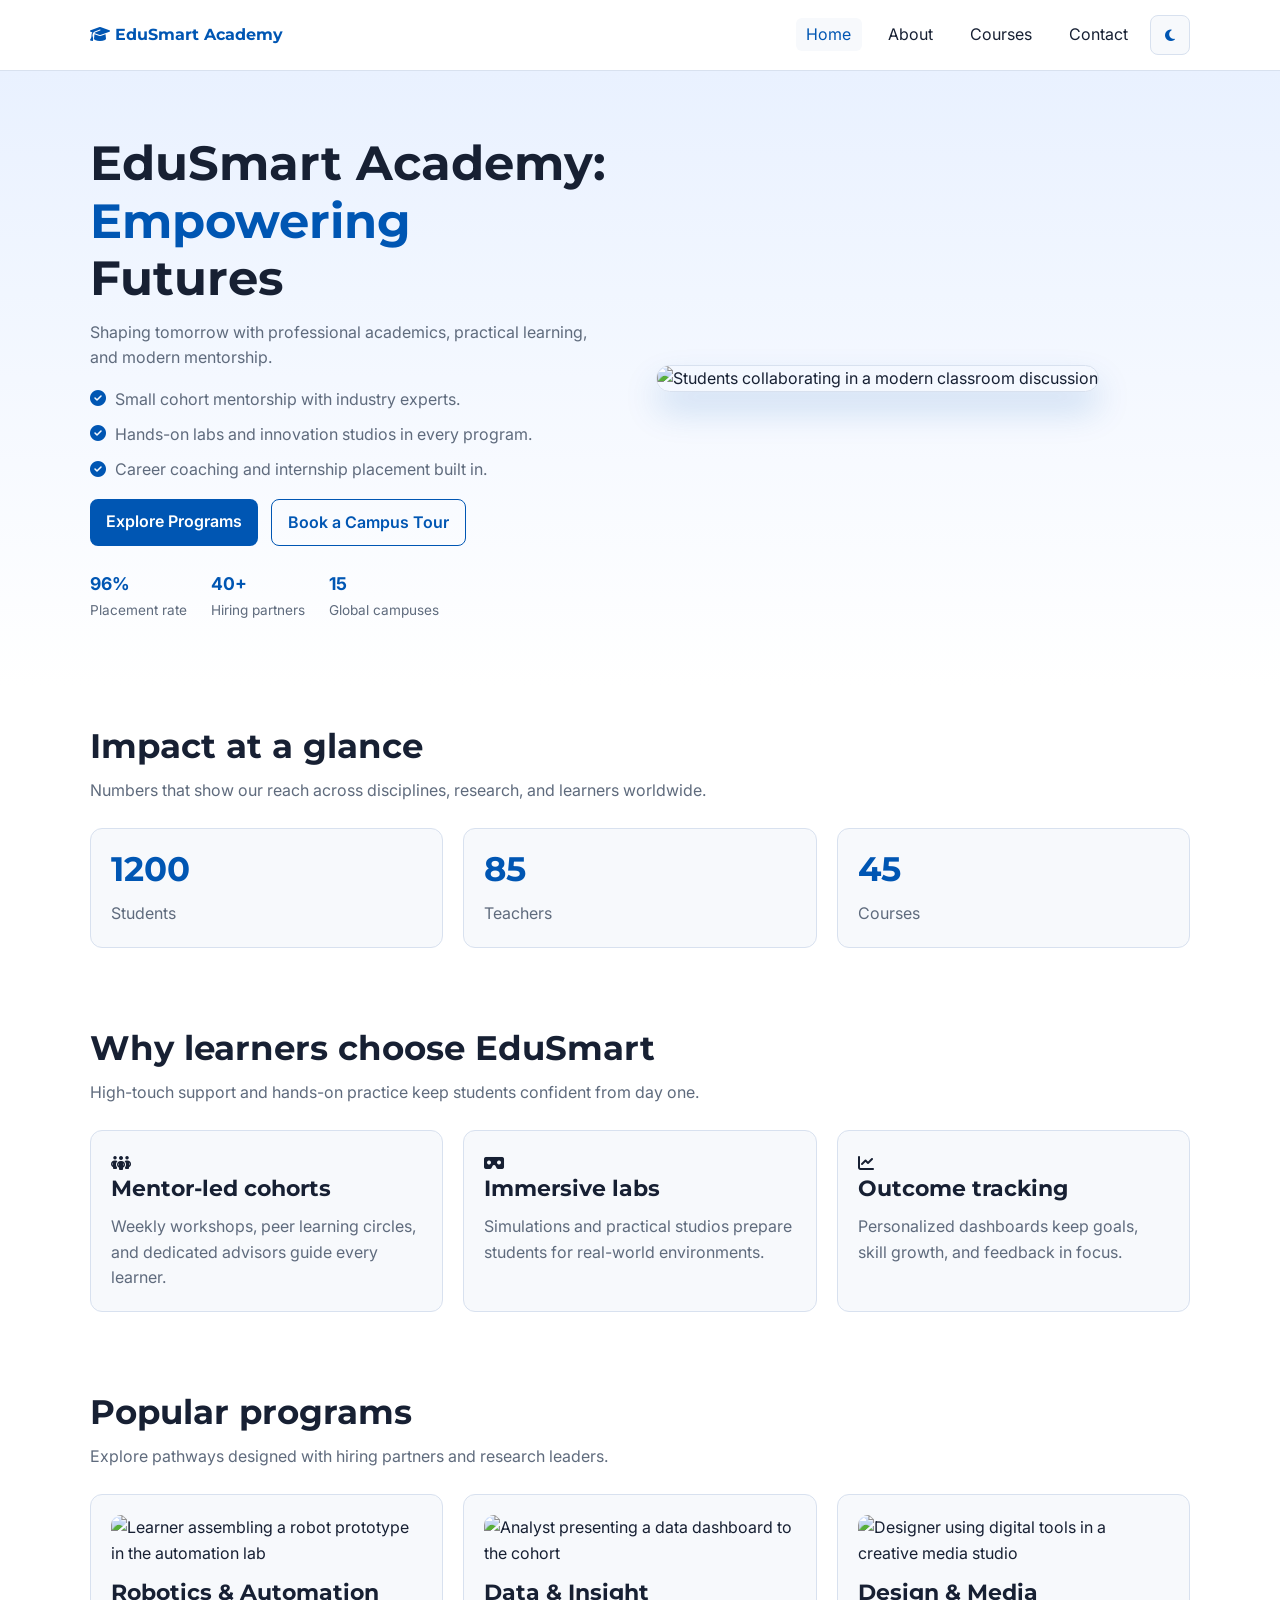
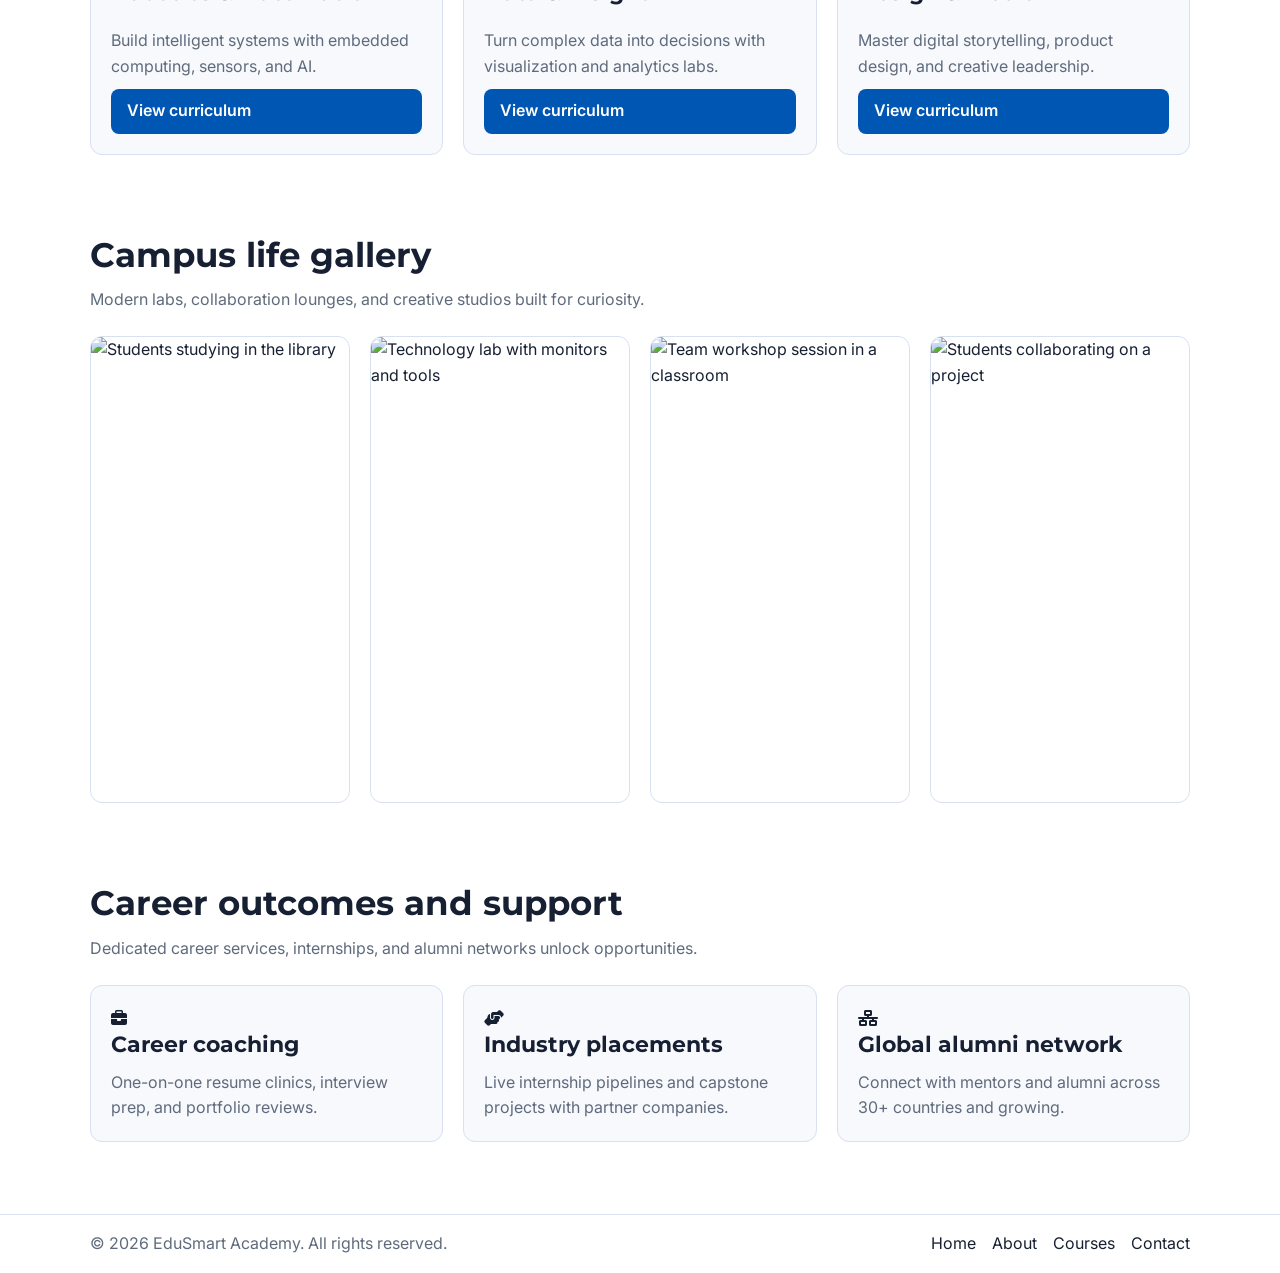
==== index.html @ cd8617bd "feat: improve responsive media, seo metadata, and accessibility polish Agent-Logs-Url: https://githu" ====
<!DOCTYPE html>
<html lang="en">
<head>
  <meta charset="UTF-8" />
  <meta name="viewport" content="width=device-width, initial-scale=1.0" />
  <meta name="description" content="EduSmart Academy offers career-focused programs, expert mentorship, modern labs, and global learning opportunities for future-ready students." />
  <meta property="og:type" content="website" />
  <meta property="og:title" content="EduSmart Academy | Home" />
  <meta property="og:description" content="EduSmart Academy offers career-focused programs, expert mentorship, modern labs, and global learning opportunities for future-ready students." />
  <meta property="og:image" content="https://images.unsplash.com/photo-1523580846011-d3a5bc25702b?auto=format&fit=crop&w=1200&q=80" />
  <meta name="twitter:card" content="summary_large_image" />
  <meta name="twitter:title" content="EduSmart Academy | Home" />
  <meta name="twitter:description" content="EduSmart Academy offers career-focused programs, expert mentorship, modern labs, and global learning opportunities for future-ready students." />
  <meta name="twitter:image" content="https://images.unsplash.com/photo-1523580846011-d3a5bc25702b?auto=format&fit=crop&w=1200&q=80" />
  <title>EduSmart Academy | Home</title>
  <link rel="icon" href="favicon.ico" sizes="any" />
  <link rel="icon" type="image/png" href="favicon-32x32.png" />
  <link rel="preconnect" href="https://fonts.googleapis.com" />
  <link rel="preconnect" href="https://fonts.gstatic.com" crossorigin />
  <link href="https://fonts.googleapis.com/css2?family=Inter:wght@400;500;700&family=Montserrat:wght@600;700&display=swap" rel="stylesheet" />
  <link rel="stylesheet" href="https://cdnjs.cloudflare.com/ajax/libs/font-awesome/6.5.2/css/all.min.css" integrity="sha512-SnH5WK+bZxgPHs44uWIX+LLJAJ9/2PkPKZ5QiAj6Ta86w+fsb2TkR4j8R2vRykW5qf2Y0R8+XK5Q5e0siJY7NQ==" crossorigin="anonymous" referrerpolicy="no-referrer" />
  <link rel="stylesheet" href="style.css" />
  <script>
    (() => {
      try {
        if (localStorage.getItem("edusmart-theme") === "dark") {
          document.documentElement.classList.add("dark-mode");
        }
      } catch {}
    })();
  </script>
</head>
<body>
  <a class="skip-link" href="#main-content">Skip to content</a>
  <header class="site-header">
    <div class="container flex items-center justify-between">
      <a class="brand" href="index.html"><i class="fa-solid fa-graduation-cap"></i> EduSmart Academy</a>
      <button id="menu-toggle" class="menu-toggle" type="button" aria-label="Open navigation menu" aria-controls="site-nav" aria-expanded="false">
        <i class="fa-solid fa-bars" aria-hidden="true"></i>
      </button>
      <nav id="site-nav" class="site-nav" aria-label="Primary">
        <ul class="nav-links flex items-center">
          <li><a href="index.html">Home</a></li>
          <li><a href="about.html">About</a></li>
          <li><a href="courses.html">Courses</a></li>
          <li><a href="contact.html">Contact</a></li>
        </ul>
      </nav>
      <button id="theme-toggle" class="theme-toggle" type="button" aria-label="Toggle theme">
        <i class="fa-solid fa-moon"></i>
      </button>
    </div>
  </header>

  <main id="main-content">
    <section class="hero">
      <div class="container hero-grid">
        <div class="hero-content">
          <h1>EduSmart Academy: <span id="typing-text">Empowering</span> Futures</h1>
          <p>Shaping tomorrow with professional academics, practical learning, and modern mentorship.</p>
          <ul class="hero-list">
            <li><i class="fa-solid fa-circle-check"></i> Small cohort mentorship with industry experts.</li>
            <li><i class="fa-solid fa-circle-check"></i> Hands-on labs and innovation studios in every program.</li>
            <li><i class="fa-solid fa-circle-check"></i> Career coaching and internship placement built in.</li>
          </ul>
          <div class="hero-actions">
            <a class="btn-primary" href="courses.html">Explore Programs</a>
            <a class="btn-outline" href="contact.html">Book a Campus Tour</a>
          </div>
          <div class="hero-metrics">
            <div class="hero-metric">
              <strong>96%</strong>
              <span>Placement rate</span>
            </div>
            <div class="hero-metric">
              <strong>40+</strong>
              <span>Hiring partners</span>
            </div>
            <div class="hero-metric">
              <strong>15</strong>
              <span>Global campuses</span>
            </div>
          </div>
        </div>
        <div class="hero-image">
          <img src="https://images.unsplash.com/photo-1523580846011-d3a5bc25702b?auto=format&fit=crop&w=900&q=80" alt="Students collaborating in a modern classroom discussion" width="900" height="600" loading="eager" decoding="async" />
        </div>
      </div>
    </section>

    <section class="stats container">
      <div class="section-header">
        <h2>Impact at a glance</h2>
        <p>Numbers that show our reach across disciplines, research, and learners worldwide.</p>
      </div>
      <div class="grid grid-3">
        <article class="card stat-card">
          <h2 class="counter" data-target="1200">0</h2>
          <p>Students</p>
        </article>
        <article class="card stat-card">
          <h2 class="counter" data-target="85">0</h2>
          <p>Teachers</p>
        </article>
        <article class="card stat-card">
          <h2 class="counter" data-target="45">0</h2>
          <p>Courses</p>
        </article>
      </div>
    </section>

    <section class="section-space">
      <div class="container">
        <div class="section-header">
          <h2>Why learners choose EduSmart</h2>
          <p>High-touch support and hands-on practice keep students confident from day one.</p>
        </div>
        <div class="grid grid-3">
          <article class="card">
            <i class="fa-solid fa-people-group"></i>
            <h3>Mentor-led cohorts</h3>
            <p>Weekly workshops, peer learning circles, and dedicated advisors guide every learner.</p>
          </article>
          <article class="card">
            <i class="fa-solid fa-vr-cardboard"></i>
            <h3>Immersive labs</h3>
            <p>Simulations and practical studios prepare students for real-world environments.</p>
          </article>
          <article class="card">
            <i class="fa-solid fa-chart-line"></i>
            <h3>Outcome tracking</h3>
            <p>Personalized dashboards keep goals, skill growth, and feedback in focus.</p>
          </article>
        </div>
      </div>
    </section>

    <section class="section-space">
      <div class="container">
        <div class="section-header">
          <h2>Popular programs</h2>
          <p>Explore pathways designed with hiring partners and research leaders.</p>
        </div>
        <div class="grid grid-3">
          <article class="card media-card">
            <img src="https://images.unsplash.com/photo-1485827404703-89b55fcc595e?auto=format&fit=crop&w=800&q=80" alt="Learner assembling a robot prototype in the automation lab" width="800" height="533" loading="lazy" decoding="async" />
            <div class="media-card-body">
              <h3>Robotics &amp; Automation</h3>
              <p>Build intelligent systems with embedded computing, sensors, and AI.</p>
              <a class="btn-primary" href="courses.html">View curriculum</a>
            </div>
          </article>
          <article class="card media-card">
            <img src="https://images.unsplash.com/photo-1553877522-43269d4ea984?auto=format&fit=crop&w=800&q=80" alt="Analyst presenting a data dashboard to the cohort" width="800" height="533" loading="lazy" decoding="async" />
            <div class="media-card-body">
              <h3>Data &amp; Insight</h3>
              <p>Turn complex data into decisions with visualization and analytics labs.</p>
              <a class="btn-primary" href="courses.html">View curriculum</a>
            </div>
          </article>
          <article class="card media-card">
            <img src="https://images.unsplash.com/photo-1487412720507-e7ab37603c6f?auto=format&fit=crop&w=800&q=80" alt="Designer using digital tools in a creative media studio" width="800" height="533" loading="lazy" decoding="async" />
            <div class="media-card-body">
              <h3>Design &amp; Media</h3>
              <p>Master digital storytelling, product design, and creative leadership.</p>
              <a class="btn-primary" href="courses.html">View curriculum</a>
            </div>
          </article>
        </div>
      </div>
    </section>

    <section class="section-space">
      <div class="container">
        <div class="section-header">
          <h2>Campus life gallery</h2>
          <p>Modern labs, collaboration lounges, and creative studios built for curiosity.</p>
        </div>
        <div class="grid grid-4 gallery-grid">
          <img src="https://images.unsplash.com/photo-1524995997946-a1c2e315a42f?auto=format&fit=crop&w=700&q=80" alt="Students studying in the library" width="700" height="467" loading="lazy" decoding="async" />
          <img src="https://images.unsplash.com/photo-1461749280684-dccba630e2f6?auto=format&fit=crop&w=700&q=80" alt="Technology lab with monitors and tools" width="700" height="467" loading="lazy" decoding="async" />
          <img src="https://images.unsplash.com/photo-1522202176988-66273c2fd55f?auto=format&fit=crop&w=700&q=80" alt="Team workshop session in a classroom" width="700" height="467" loading="lazy" decoding="async" />
          <img src="https://images.unsplash.com/photo-1503676260728-1c00da094a0b?auto=format&fit=crop&w=700&q=80" alt="Students collaborating on a project" width="700" height="467" loading="lazy" decoding="async" />
        </div>
      </div>
    </section>

    <section class="section-space">
      <div class="container">
        <div class="section-header">
          <h2>Career outcomes and support</h2>
          <p>Dedicated career services, internships, and alumni networks unlock opportunities.</p>
        </div>
        <div class="grid grid-3">
          <article class="card">
            <i class="fa-solid fa-briefcase"></i>
            <h3>Career coaching</h3>
            <p>One-on-one resume clinics, interview prep, and portfolio reviews.</p>
          </article>
          <article class="card">
            <i class="fa-solid fa-handshake-angle"></i>
            <h3>Industry placements</h3>
            <p>Live internship pipelines and capstone projects with partner companies.</p>
          </article>
          <article class="card">
            <i class="fa-solid fa-network-wired"></i>
            <h3>Global alumni network</h3>
            <p>Connect with mentors and alumni across 30+ countries and growing.</p>
          </article>
        </div>
      </div>
    </section>
  </main>

  <footer class="site-footer">
    <div class="container flex items-center justify-between">
      <p>&copy; 2026 EduSmart Academy. All rights reserved.</p>
      <div class="footer-links flex items-center">
        <a href="index.html">Home</a>
        <a href="about.html">About</a>
        <a href="courses.html">Courses</a>
        <a href="contact.html">Contact</a>
      </div>
    </div>
  </footer>

  <script src="main.js"></script>
</body>
</html>
---- style.css ----
:root {
  --primary: #0056b3;
  --primary-dark: #003f85;
  --bg: #ffffff;
  --surface: #f7f9fc;
  --text: #172033;
  --muted: #5f6b7d;
  --border: #d8e1ef;
  --transition: 0.3s ease;
  --hero-image-ratio: 3 / 2;
  --card-image-ratio: 4 / 3;
  --gallery-image-ratio: 4 / 3;
}

* {
  box-sizing: border-box;
  margin: 0;
  padding: 0;
}

body {
  font-family: "Inter", sans-serif;
  line-height: 1.6;
  color: var(--text);
  background: var(--bg);
  animation: fadeIn 0.55s ease;
}

h1,
h2,
h3 {
  font-family: "Montserrat", sans-serif;
  line-height: 1.2;
  margin-bottom: 0.75rem;
}

h1 {
  font-size: clamp(1.9rem, 4vw, 3rem);
}

h2 {
  font-size: clamp(1.45rem, 2.8vw, 2.1rem);
}

h3 {
  font-size: clamp(1.1rem, 2.1vw, 1.35rem);
}

p {
  color: var(--muted);
}

a {
  text-decoration: none;
  color: inherit;
}

.container {
  width: min(1100px, 92%);
  margin-inline: auto;
}

.grid {
  display: grid;
  gap: 1.25rem;
}

.grid-3 {
  grid-template-columns: repeat(3, minmax(0, 1fr));
}

.grid-2 {
  grid-template-columns: repeat(2, minmax(0, 1fr));
}

.grid-4 {
  grid-template-columns: repeat(4, minmax(0, 1fr));
}

.grid-12 {
  grid-template-columns: repeat(12, minmax(0, 1fr));
}

.flex {
  display: flex;
}

.items-center {
  align-items: center;
}

.justify-between {
  justify-content: space-between;
}

.section-space {
  padding: 2.5rem 0;
}

.section-space-sm {
  padding-top: 1.25rem;
}

.site-header {
  position: sticky;
  top: 0;
  z-index: 20;
  background: var(--bg);
  border-bottom: 1px solid var(--border);
}

.site-header .container {
  min-height: 70px;
  position: relative;
  gap: 0.75rem;
}

.brand {
  font-family: "Montserrat", sans-serif;
  font-weight: 700;
  color: var(--primary);
}

.site-nav {
  margin-left: auto;
}

.nav-links {
  list-style: none;
  gap: 1rem;
}

.nav-links a {
  padding: 0.4rem 0.65rem;
  border-radius: 6px;
  transition: background var(--transition), color var(--transition);
}

.nav-links a.active,
.nav-links a[aria-current="page"] {
  background: var(--surface);
  color: var(--primary);
}

.nav-links a:hover {
  background: var(--surface);
  color: var(--primary);
}

.skip-link {
  position: absolute;
  left: 1rem;
  top: -100%;
  z-index: 1000;
  background: var(--primary);
  color: #fff;
  padding: 0.7rem 0.9rem;
  border-radius: 8px;
  transition: top var(--transition);
}

.skip-link:focus {
  top: 0.75rem;
}

.theme-toggle {
  border: 1px solid var(--border);
  background: var(--surface);
  color: var(--primary);
  border-radius: 8px;
  width: 40px;
  height: 40px;
  cursor: pointer;
}

.menu-toggle {
  display: none;
  border: 1px solid var(--border);
  background: var(--surface);
  color: var(--primary);
  border-radius: 8px;
  width: 40px;
  height: 40px;
  cursor: pointer;
}

.hero {
  background: linear-gradient(180deg, #e9f1ff, #ffffff);
  padding: 4rem 0;
}

.page-hero {
  display: grid;
  gap: 2rem;
  align-items: center;
  padding: 2.5rem 0;
  grid-template-columns: repeat(2, minmax(0, 1fr));
}

.page-hero-content p {
  max-width: 560px;
}

.page-hero-image img {
  width: 100%;
  aspect-ratio: var(--hero-image-ratio);
  object-fit: cover;
  border-radius: 16px;
  border: 1px solid var(--border);
  box-shadow: 0 18px 35px rgba(0, 86, 179, 0.18);
}

.hero-grid {
  display: grid;
  gap: 2rem;
  align-items: center;
  grid-template-columns: repeat(2, minmax(0, 1fr));
}

.hero-content p {
  max-width: 520px;
}

.hero-list {
  list-style: none;
  display: grid;
  gap: 0.6rem;
  margin: 1rem 0;
  color: var(--muted);
}

.hero-list li {
  display: flex;
  gap: 0.55rem;
  align-items: flex-start;
}

.hero-list i {
  color: var(--primary);
  margin-top: 0.2rem;
}

.info-list {
  list-style: none;
  display: grid;
  gap: 0.55rem;
  margin-top: 1rem;
  color: var(--muted);
}

.info-list li {
  display: flex;
  align-items: center;
  gap: 0.55rem;
}

.info-list i {
  color: var(--primary);
}

.hero-actions {
  display: flex;
  gap: 0.8rem;
  flex-wrap: wrap;
  margin-top: 1rem;
}

.hero-metrics {
  display: flex;
  gap: 1.5rem;
  flex-wrap: wrap;
  margin-top: 1.5rem;
}

.hero-metric {
  display: flex;
  flex-direction: column;
  gap: 0.15rem;
}

.hero-metric strong {
  color: var(--primary);
  font-size: 1.1rem;
}

.hero-metric span {
  font-size: 0.85rem;
  color: var(--muted);
}

.hero-image img {
  width: 100%;
  aspect-ratio: var(--hero-image-ratio);
  object-fit: cover;
  border-radius: 16px;
  border: 1px solid var(--border);
  box-shadow: 0 18px 35px rgba(0, 86, 179, 0.18);
}

#typing-text {
  display: inline-block;
  min-width: 11ch;
  color: var(--primary);
  opacity: 1;
  transform: translateY(0);
  transition: opacity 0.25s ease, transform 0.25s ease;
}

#typing-text.is-changing {
  opacity: 0;
  transform: translateY(0.2rem);
}

.card {
  background: var(--surface);
  border: 1px solid var(--border);
  border-radius: 12px;
  padding: 1.25rem;
  transition: transform var(--transition), box-shadow var(--transition);
}

.card:hover {
  transform: translateY(-5px);
  box-shadow: 0 14px 24px rgba(0, 86, 179, 0.16);
}

.badge {
  display: inline-flex;
  align-items: center;
  padding: 0.2rem 0.55rem;
  border-radius: 999px;
  font-size: 0.75rem;
  font-weight: 600;
  background: #e6eefc;
  color: var(--primary);
}

.stats {
  padding: 2.5rem 0;
}

.counter {
  color: var(--primary);
}

.filter-bar {
  display: flex;
  flex-wrap: wrap;
  gap: 0.75rem;
}

.filter-btn,
.btn-primary,
.btn-outline {
  border-radius: 8px;
  padding: 0.6rem 1rem;
  font-weight: 600;
  cursor: pointer;
  transition: transform var(--transition), background-color var(--transition), color var(--transition);
}

.filter-btn,
.btn-primary {
  border: 0;
}

.filter-btn {
  background-color: #e6eefc;
  color: var(--primary);
}

.btn-primary {
  background-color: var(--primary);
  color: #fff;
}

.btn-outline {
  border: 1px solid var(--primary);
  color: var(--primary);
  background-color: transparent;
}

.btn-primary:hover,
.filter-btn:hover,
.btn-outline:hover {
  transform: translateY(-1px);
}

.btn-primary:hover {
  background-color: var(--primary-dark);
}

.btn-outline:hover {
  background-color: var(--primary);
  color: #fff;
}

.course-card {
  transition: transform var(--transition), box-shadow var(--transition);
}

.course-card img {
  width: 100%;
  aspect-ratio: var(--card-image-ratio);
  object-fit: cover;
  border-radius: 10px;
  margin-bottom: 0.9rem;
}

.course-card-body {
  display: grid;
  gap: 0.8rem;
}

.course-card-heading {
  display: flex;
  justify-content: space-between;
  align-items: center;
  gap: 0.75rem;
}

.feature-list {
  list-style: none;
  display: grid;
  gap: 0.55rem;
  color: var(--muted);
}

.feature-list li {
  display: flex;
  gap: 0.55rem;
  align-items: flex-start;
}

.feature-list i {
  color: var(--primary);
  margin-top: 0.2rem;
}

.course-card:hover {
  transform: translateY(-5px);
  box-shadow: 0 14px 24px rgba(0, 86, 179, 0.2);
}

.course-card > i,
.grid-4 i {
  font-size: 1.4rem;
  color: var(--primary);
  margin-bottom: 0.75rem;
}

.section-header {
  margin-bottom: 1.5rem;
}

.section-header p {
  max-width: 640px;
}

.media-card img {
  width: 100%;
  aspect-ratio: var(--card-image-ratio);
  object-fit: cover;
  border-radius: 10px;
  margin-bottom: 0.9rem;
}

.media-card-body {
  display: grid;
  gap: 0.6rem;
}

.map-card img {
  width: 100%;
  aspect-ratio: var(--hero-image-ratio);
  object-fit: cover;
  border-radius: 10px;
  margin-bottom: 0.9rem;
}

.text-small {
  font-size: 0.9rem;
  color: var(--muted);
}

.gallery-grid img {
  width: 100%;
  aspect-ratio: var(--gallery-image-ratio);
  object-fit: cover;
  border-radius: 12px;
  border: 1px solid var(--border);
  transition: transform var(--transition), box-shadow var(--transition);
}

.gallery-grid img:hover {
  transform: translateY(-5px);
  box-shadow: 0 14px 24px rgba(0, 86, 179, 0.2);
}

.timeline {
  border-left: 2px solid var(--primary);
  padding-left: 1rem;
  display: grid;
  gap: 1rem;
}

.timeline-item {
  background: var(--surface);
  border: 1px solid var(--border);
  border-radius: 10px;
  padding: 0.95rem;
}

.contact-form,
.course-form {
  display: grid;
  grid-template-columns: repeat(2, minmax(0, 1fr));
  gap: 0.8rem 1rem;
  background: var(--surface);
  border: 1px solid var(--border);
  border-radius: 12px;
  padding: 1.2rem;
}

.contact-form label,
.contact-form textarea,
.contact-form button,
.course-form label,
.course-form textarea,
.course-form button {
  grid-column: span 2;
}

.contact-form input,
.course-form input {
  grid-column: span 2;
}

.contact-form input,
.contact-form textarea,
.contact-form select,
.course-form input,
.course-form textarea,
.course-form select {
  width: 100%;
  border: 1px solid var(--border);
  border-radius: 8px;
  padding: 0.7rem;
  font: inherit;
}

.form-fieldset {
  grid-column: span 2;
  border: 1px solid var(--border);
  border-radius: 10px;
  padding: 0.8rem 0.9rem;
}

.form-fieldset legend {
  font-weight: 600;
  padding: 0 0.4rem;
}

.radio-group {
  display: grid;
  gap: 0.5rem;
  margin-top: 0.5rem;
}

.radio-group label {
  display: flex;
  align-items: center;
  gap: 0.45rem;
}

.form-status {
  grid-column: span 2;
  border-radius: 10px;
  padding: 0.75rem 0.9rem;
  font-weight: 500;
  border: 1px solid transparent;
}

.form-status.is-success {
  background: #e8f7ee;
  border-color: #9fd6b2;
  color: #136c35;
}

.form-status.is-error {
  background: #fff2f2;
  border-color: #f0b3b8;
  color: #aa1d2d;
}

.site-footer {
  border-top: 1px solid var(--border);
  margin-top: 2rem;
  padding: 1rem 0;
}

.footer-links {
  gap: 1rem;
}

a:focus-visible,
button:focus-visible,
input:focus-visible,
textarea:focus-visible {
  outline: 3px solid rgba(0, 86, 179, 0.35);
  outline-offset: 3px;
}

.dark-mode {
  --bg: #0c111b;
  --surface: #151d2b;
  --text: #f0f4fb;
  --muted: #c0ccde;
  --border: #25324b;
}

.dark-mode .form-status.is-success {
  background: #123120;
  border-color: #2b7245;
  color: #d2f4de;
}

.dark-mode .form-status.is-error {
  background: #3b151a;
  border-color: #a94b58;
  color: #ffd9dd;
}

@media (max-width: 900px) {
  .grid-4 {
    grid-template-columns: repeat(2, minmax(0, 1fr));
  }

  .grid-3 {
    grid-template-columns: repeat(2, minmax(0, 1fr));
  }

  .grid-2 {
    grid-template-columns: 1fr;
  }

  .hero-grid {
    grid-template-columns: 1fr;
  }

  .page-hero {
    grid-template-columns: 1fr;
  }
}

@media (max-width: 680px) {
  .site-header .container,
  .site-footer .container {
    flex-wrap: wrap;
    gap: 0.8rem;
  }

  .site-header .container {
    align-items: center;
  }

  .site-nav {
    order: 3;
    width: 100%;
    margin-left: 0;
    max-height: 0;
    opacity: 0;
    overflow: hidden;
    pointer-events: none;
    transition: max-height 0.3s ease, opacity 0.25s ease;
  }

  .site-nav.is-open {
    max-height: 260px;
    opacity: 1;
    pointer-events: auto;
  }

  .menu-toggle {
    display: inline-flex;
    align-items: center;
    justify-content: center;
    margin-left: auto;
  }

  .nav-links {
    flex-direction: column;
    align-items: stretch;
    gap: 0.35rem;
    padding: 0.8rem;
    border: 1px solid var(--border);
    border-radius: 12px;
    background: var(--bg);
    box-shadow: 0 18px 30px rgba(15, 23, 42, 0.1);
  }

  .nav-links a {
    display: block;
  }

  .grid-2,
  .grid-3,
  .grid-4,
  .contact-form,
  .course-form {
    grid-template-columns: 1fr;
  }

  .hero-actions {
    flex-direction: column;
    align-items: stretch;
  }
}

@keyframes fadeIn {
  from {
    opacity: 0;
    transform: translateY(6px);
  }

  to {
    opacity: 1;
    transform: translateY(0);
  }
}
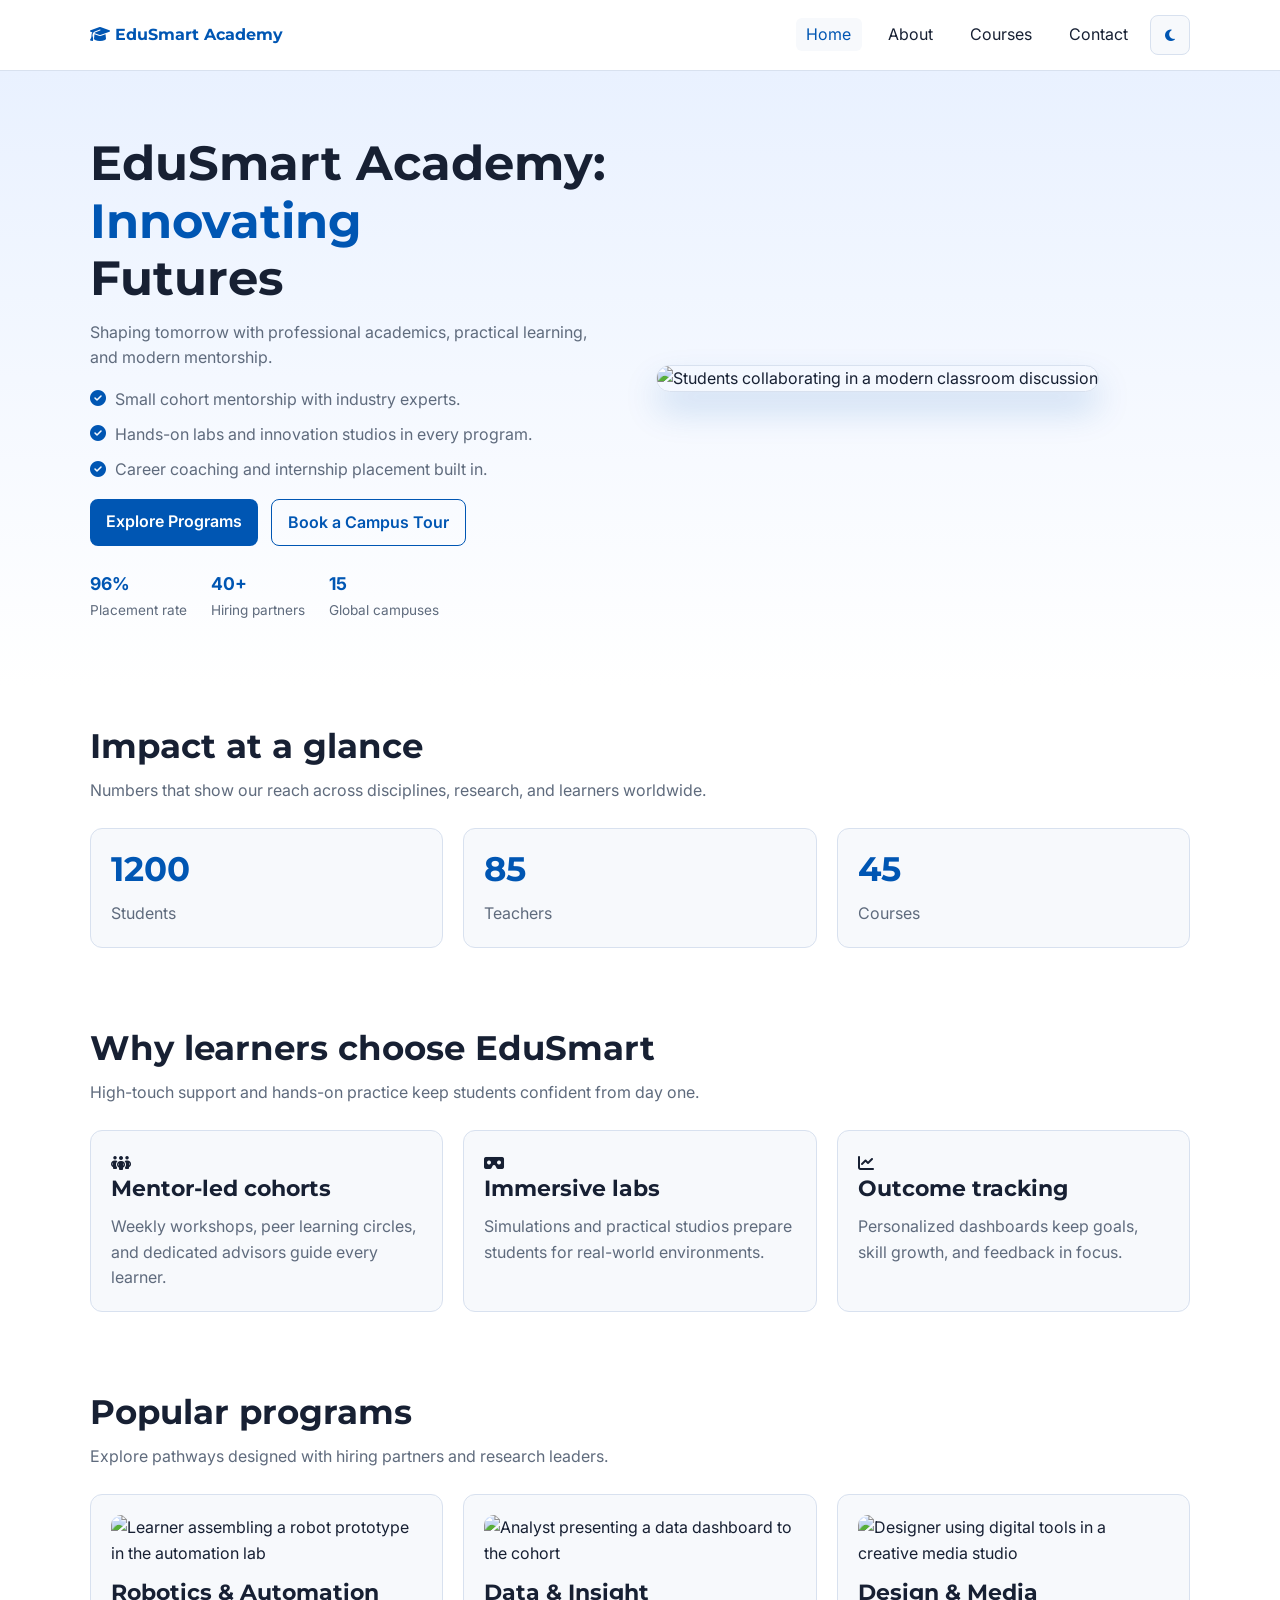
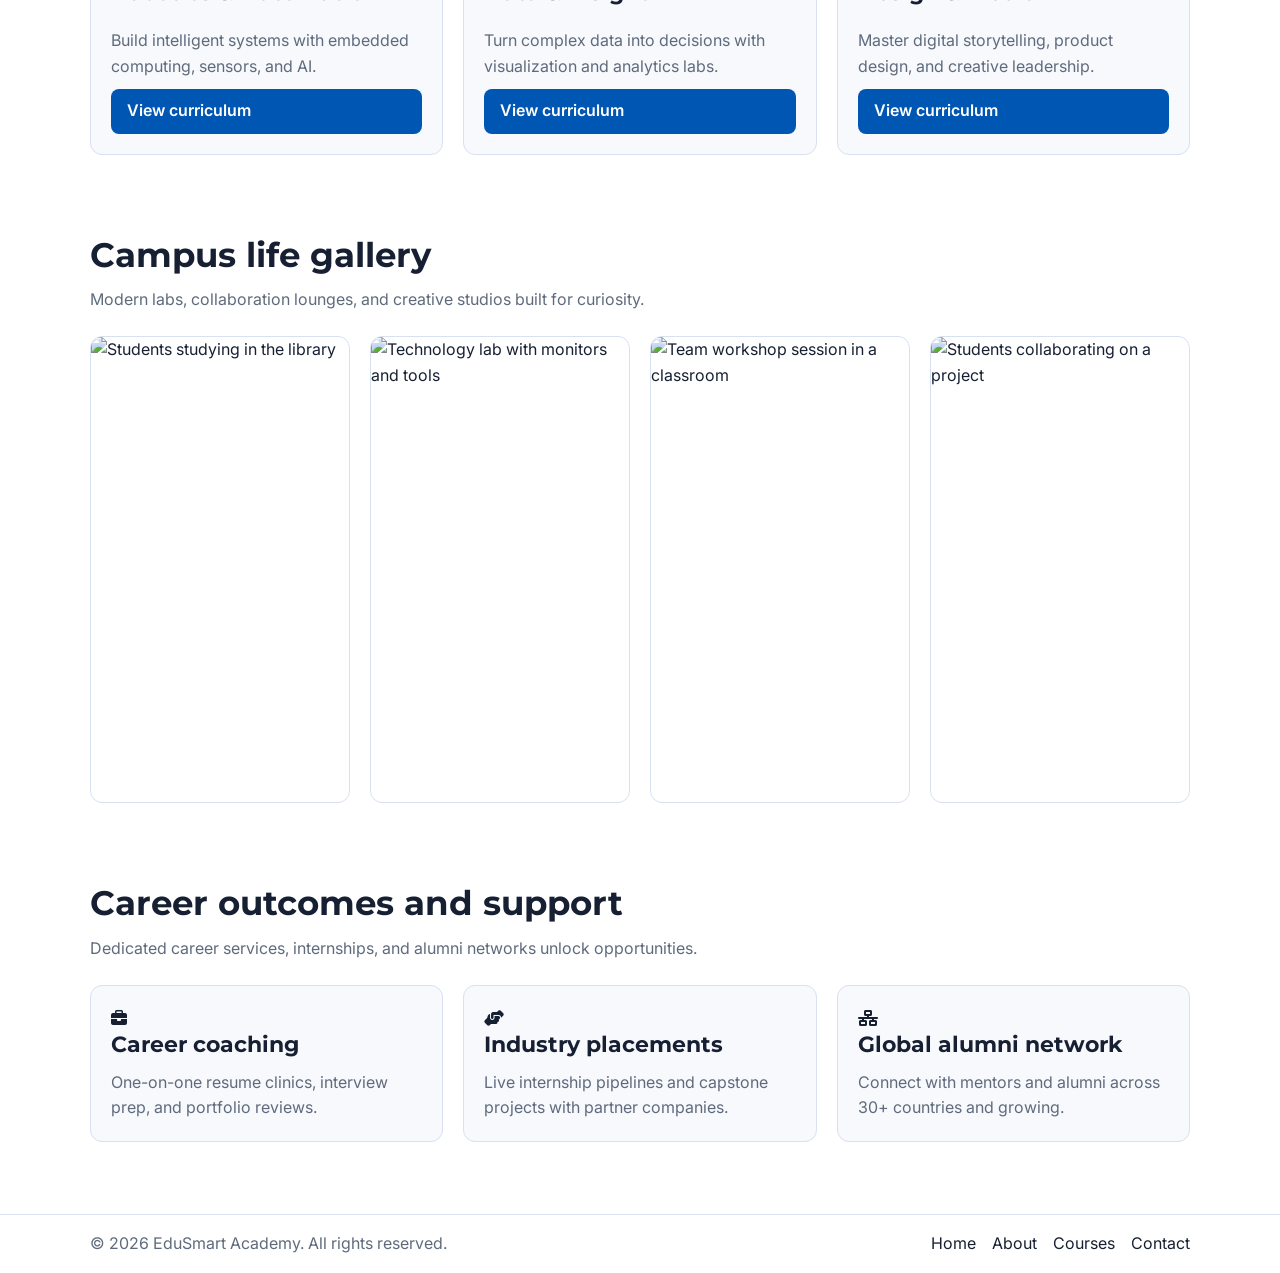
==== commit c3ca4730: "Refine theme bootstrap condition Agent-Logs-Url: https://github.com/Tanmaysinha-codes/Website-/sessi" ====
--- a/index.html
+++ b/index.html
@@ -23,7 +23,9 @@
   <script>
     (() => {
       try {
-        if (localStorage.getItem("edusmart-theme") === "dark") {
+        const storedTheme = localStorage.getItem("edusmart-theme");
+        const prefersDark = window.matchMedia && window.matchMedia("(prefers-color-scheme: dark)").matches;
+        if (storedTheme === "dark" || ((storedTheme !== "dark" && storedTheme !== "light") && prefersDark)) {
           document.documentElement.classList.add("dark-mode");
         }
       } catch {}
--- a/style.css
+++ b/style.css
@@ -6,6 +6,10 @@
   --text: #172033;
   --muted: #5f6b7d;
   --border: #d8e1ef;
+  --hero-bg-start: #e9f1ff;
+  --hero-bg-end: #ffffff;
+  --badge-bg: #e6eefc;
+  --skip-link-text: #ffffff;
   --transition: 0.3s ease;
   --hero-image-ratio: 3 / 2;
   --card-image-ratio: 4 / 3;
@@ -153,7 +157,7 @@
   top: -100%;
   z-index: 1000;
   background: var(--primary);
-  color: #fff;
+  color: var(--skip-link-text);
   padding: 0.7rem 0.9rem;
   border-radius: 8px;
   transition: top var(--transition);
@@ -185,7 +189,7 @@
 }
 
 .hero {
-  background: linear-gradient(180deg, #e9f1ff, #ffffff);
+  background: linear-gradient(180deg, var(--hero-bg-start), var(--hero-bg-end));
   padding: 4rem 0;
 }
 
@@ -331,7 +335,7 @@
   border-radius: 999px;
   font-size: 0.75rem;
   font-weight: 600;
-  background: #e6eefc;
+  background: var(--badge-bg);
   color: var(--primary);
 }
 
@@ -365,7 +369,7 @@
 }
 
 .filter-btn {
-  background-color: #e6eefc;
+  background-color: var(--badge-bg);
   color: var(--primary);
 }
 
@@ -617,6 +621,10 @@
   --text: #f0f4fb;
   --muted: #c0ccde;
   --border: #25324b;
+  --hero-bg-start: #101828;
+  --hero-bg-end: #0c111b;
+  --badge-bg: #1e2a44;
+  --skip-link-text: #ffffff;
 }
 
 .dark-mode .form-status.is-success {
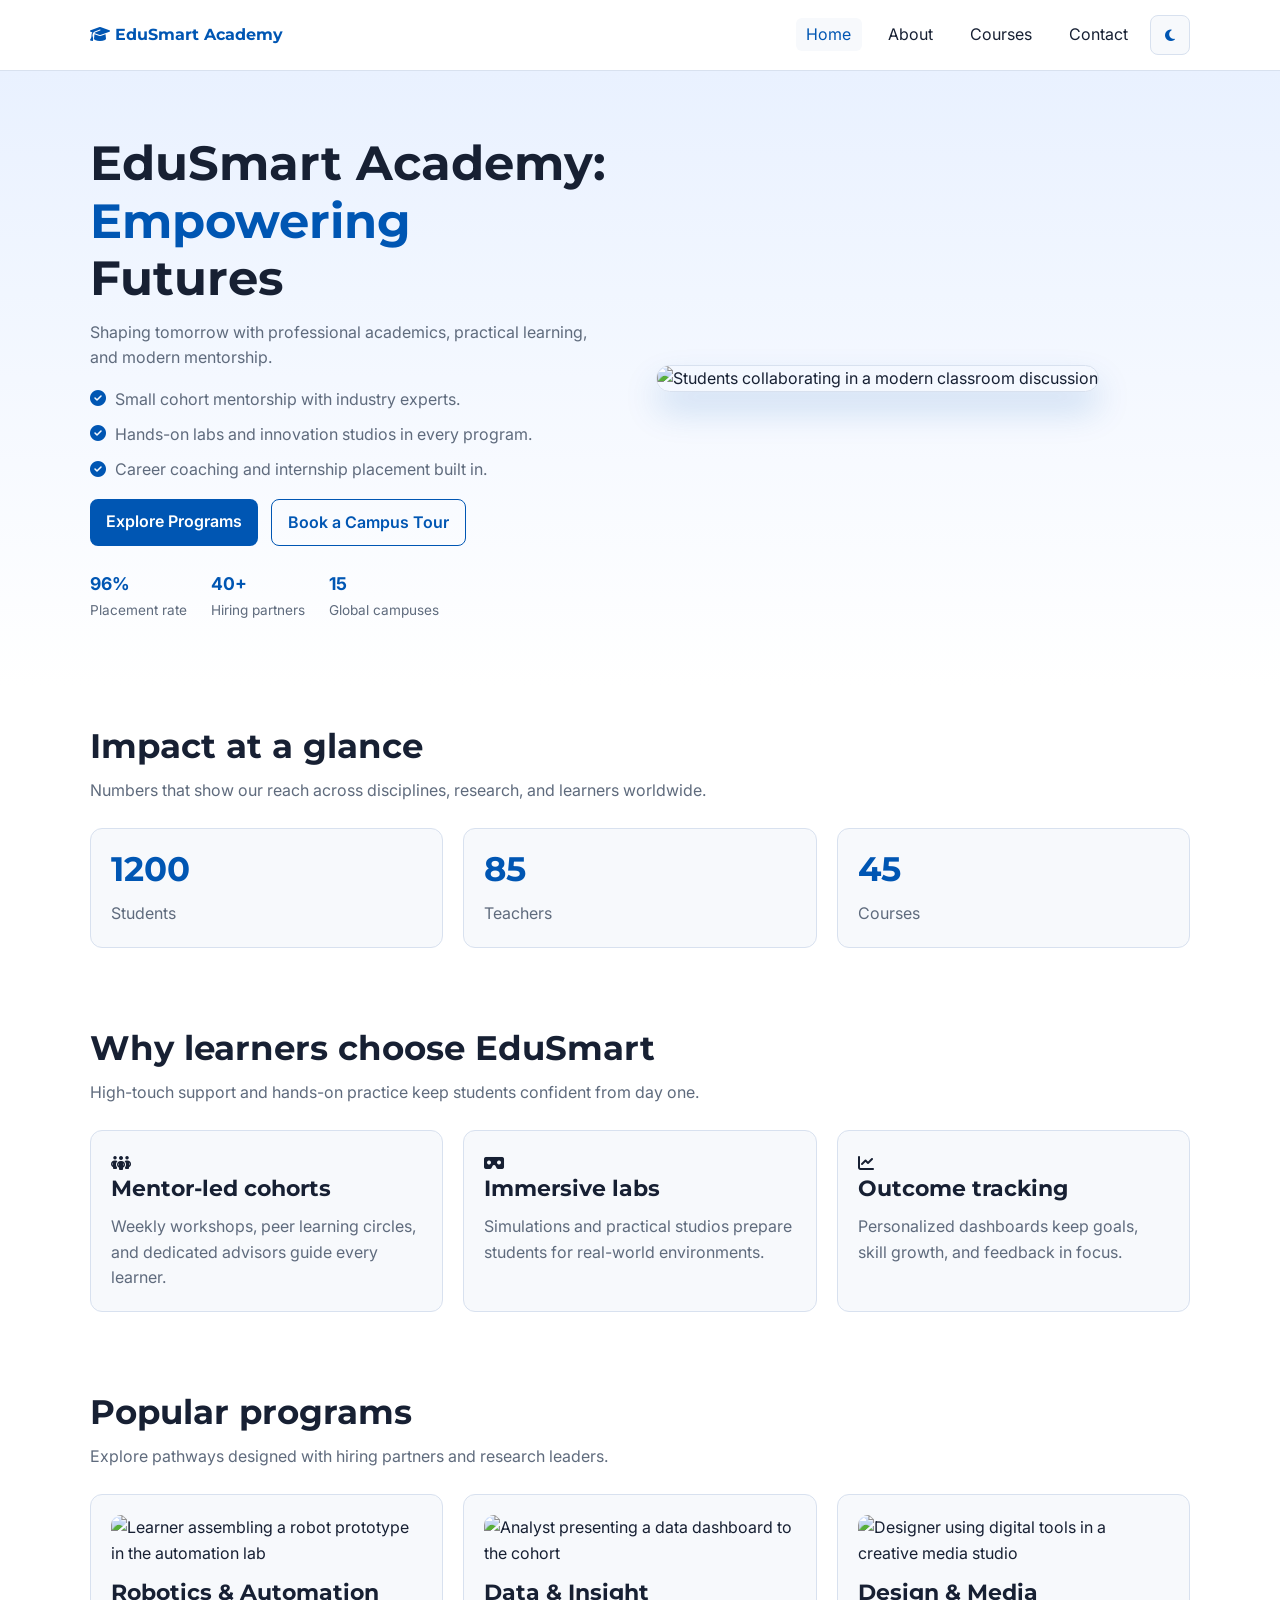
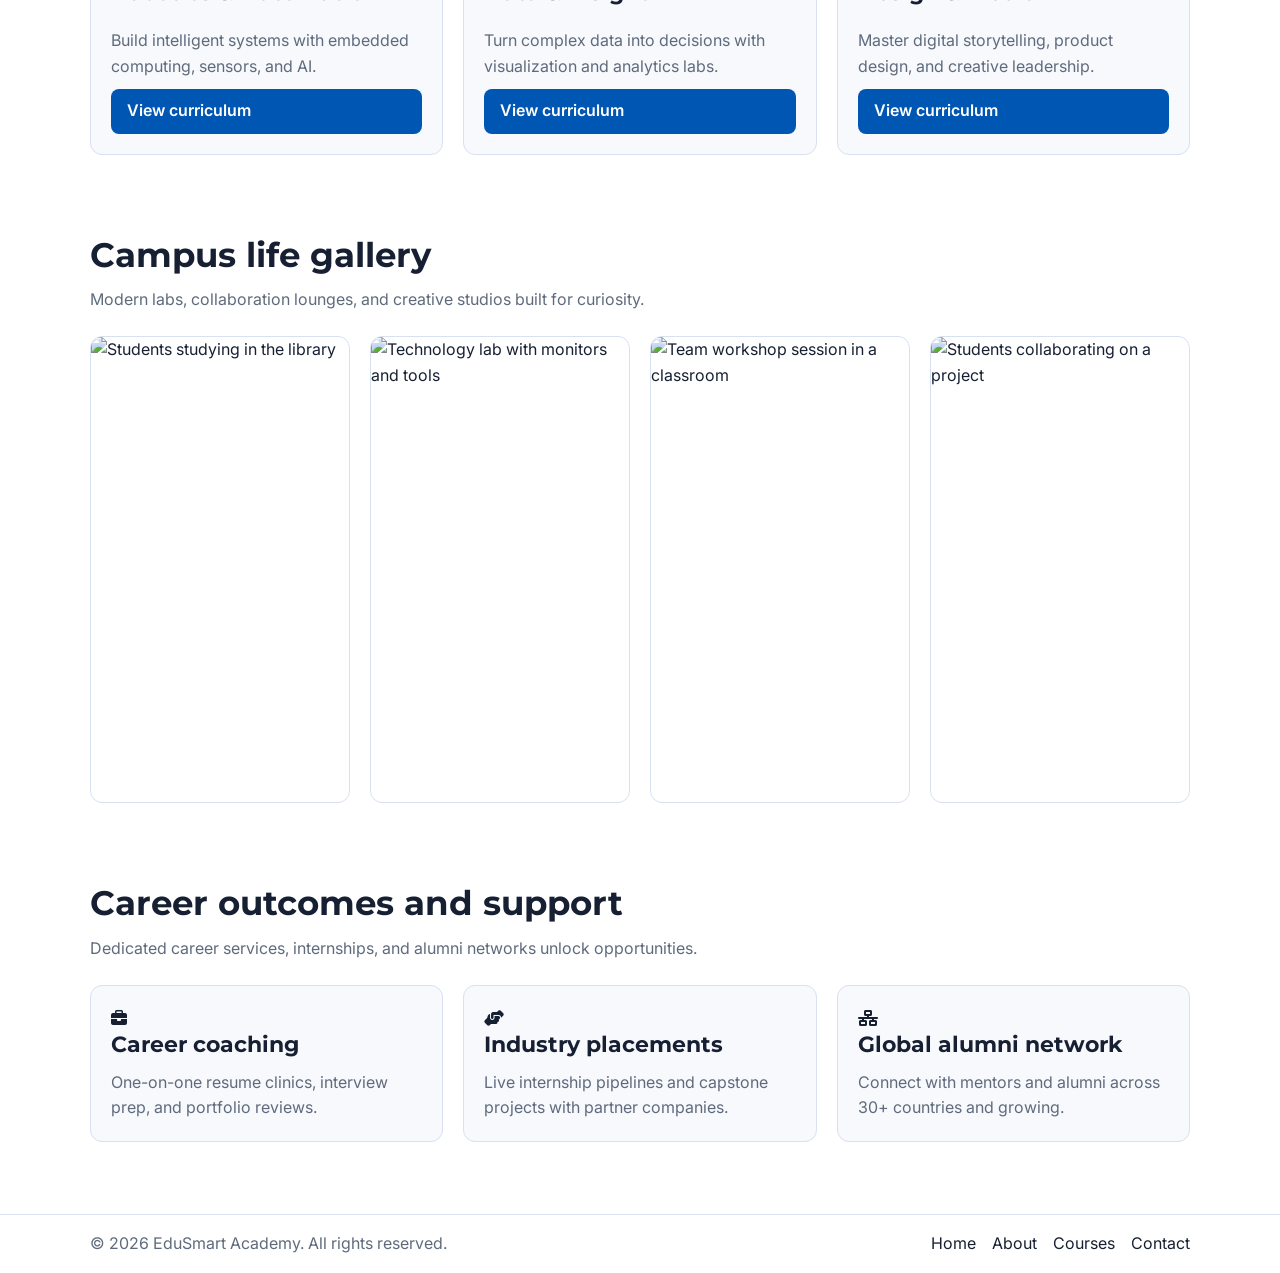
==== commit faab80be: "Clarify dark mode bootstrap logic Agent-Logs-Url: https://github.com/Tanmaysinha-codes/Website-/sess" ====
--- a/index.html
+++ b/index.html
@@ -25,7 +25,9 @@
       try {
         const storedTheme = localStorage.getItem("edusmart-theme");
         const prefersDark = window.matchMedia && window.matchMedia("(prefers-color-scheme: dark)").matches;
-        if (storedTheme === "dark" || ((storedTheme !== "dark" && storedTheme !== "light") && prefersDark)) {
+        const shouldUseDarkMode =
+          storedTheme === "dark" || ((storedTheme !== "dark" && storedTheme !== "light") && prefersDark);
+        if (shouldUseDarkMode) {
           document.documentElement.classList.add("dark-mode");
         }
       } catch {}
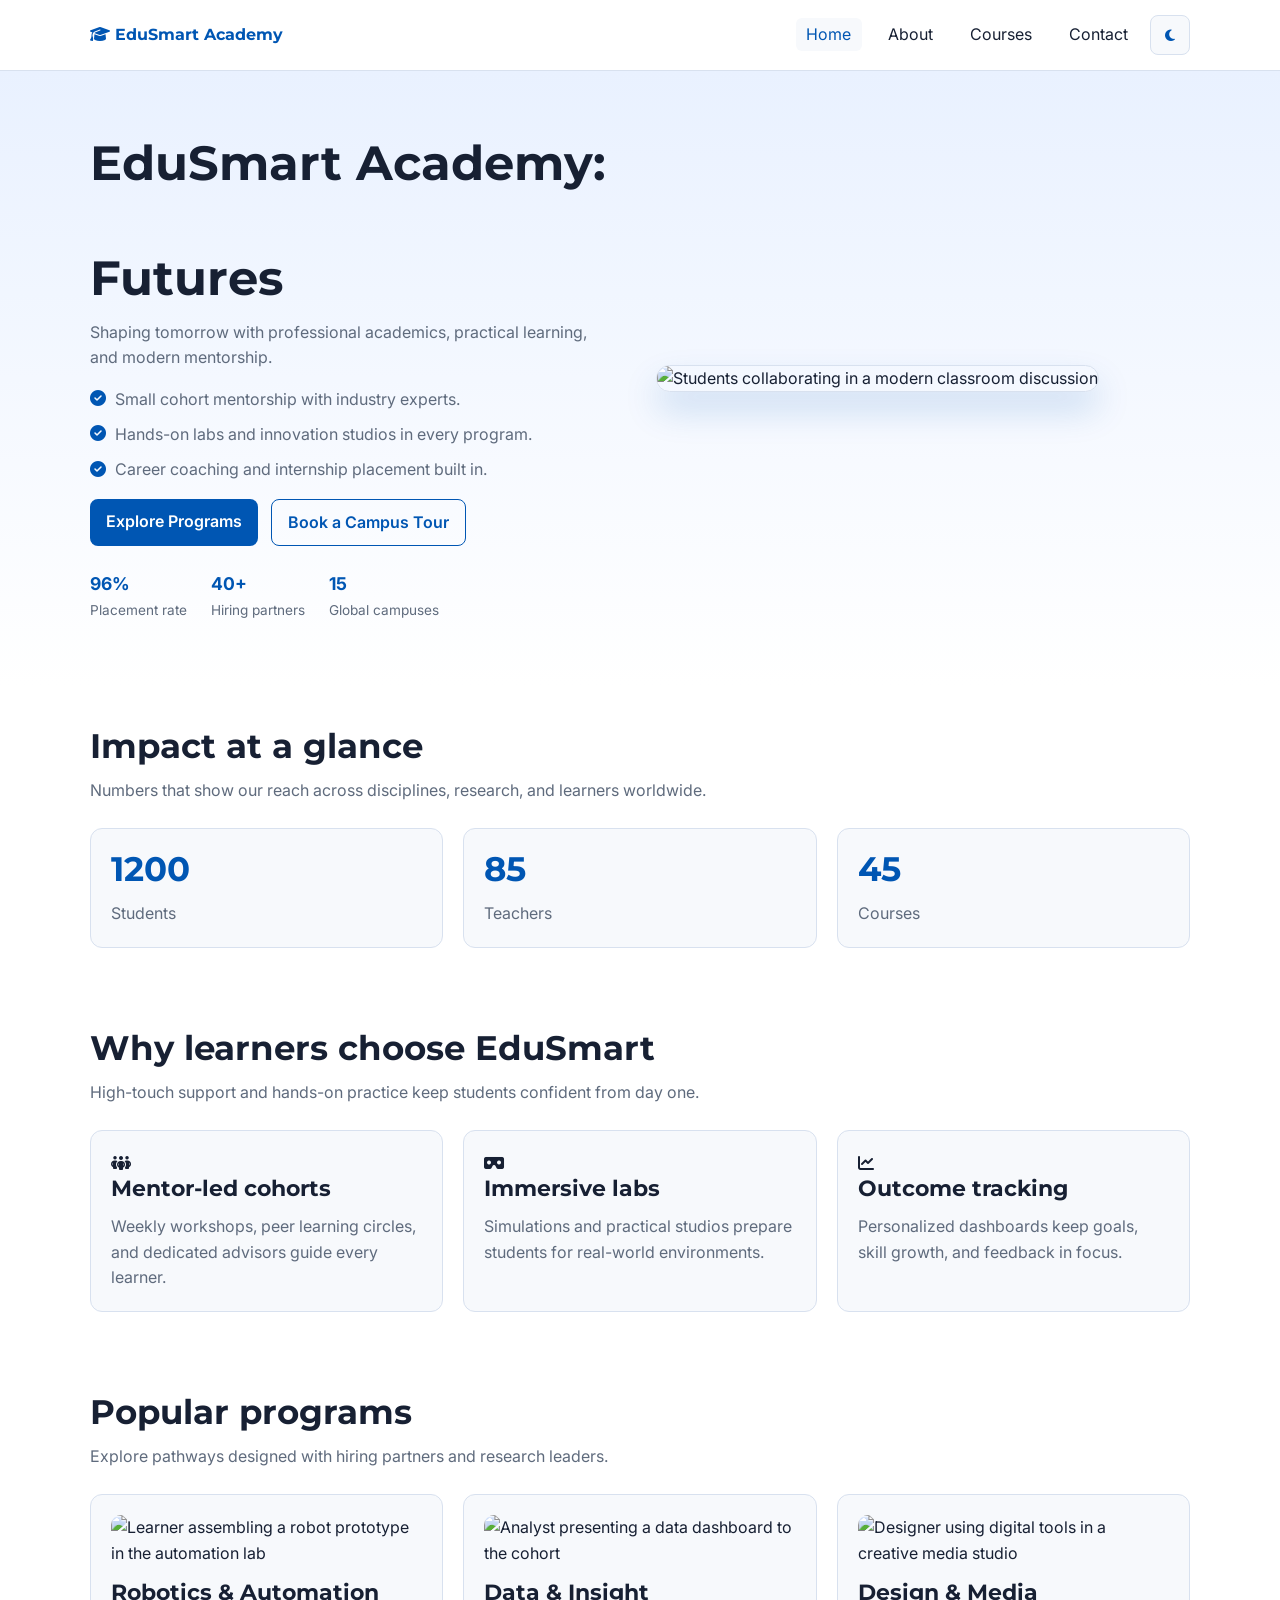
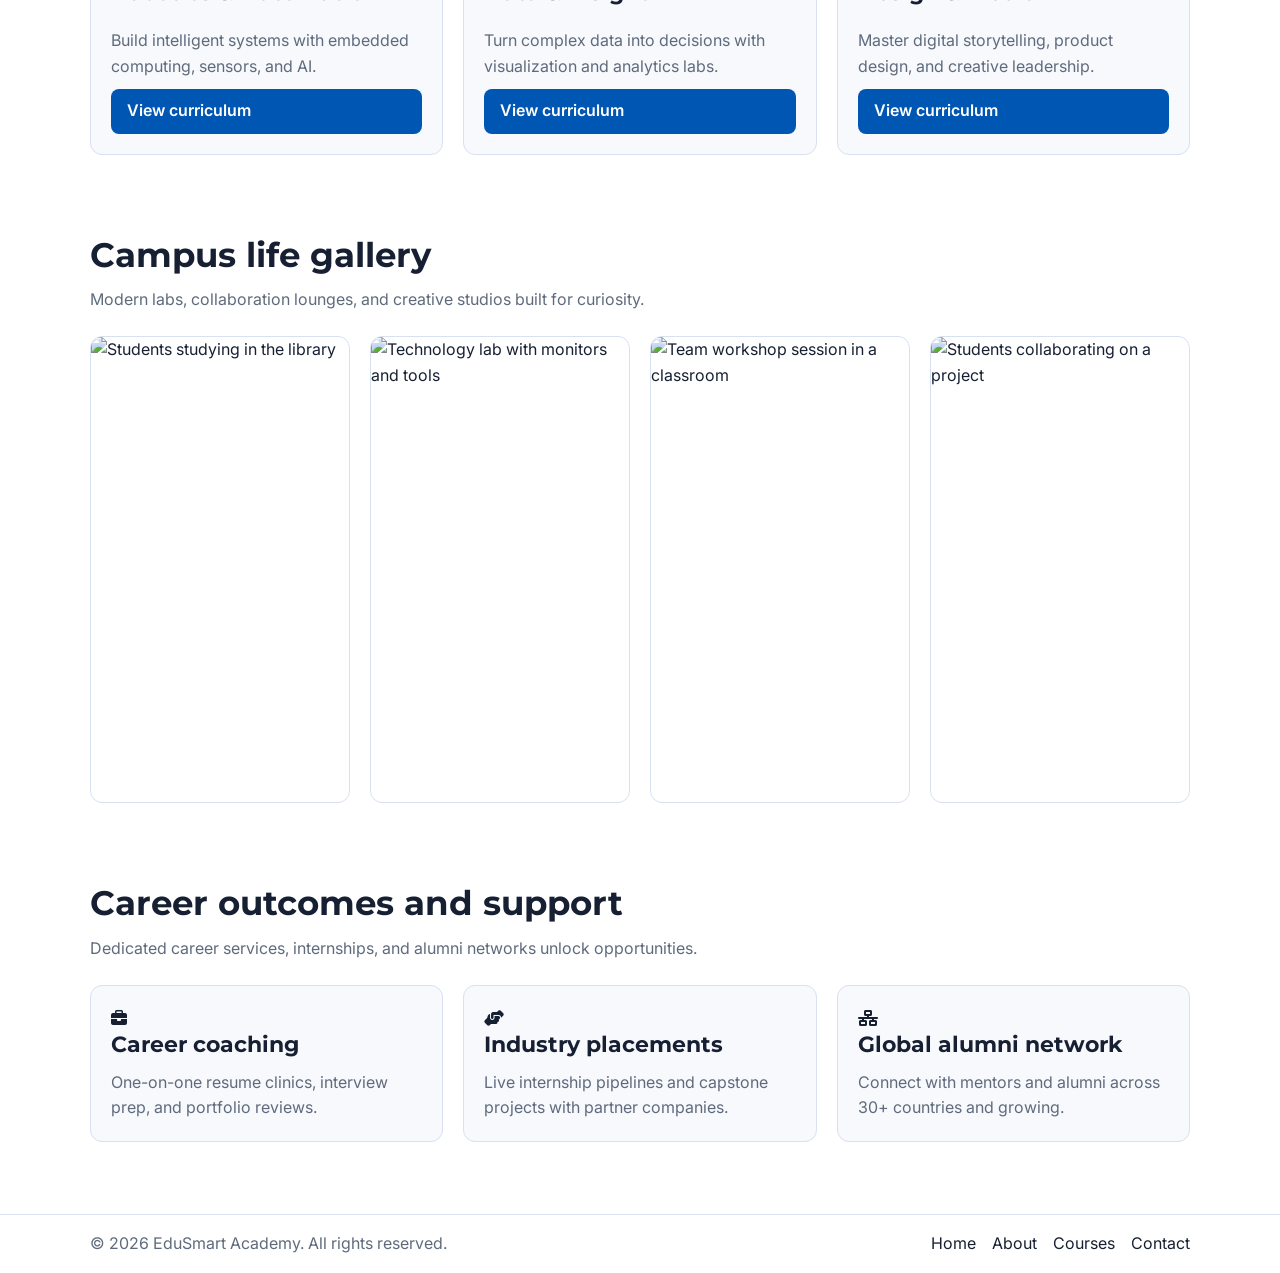
==== commit 015c2e31: "Simplify dark mode bootstrap expression Agent-Logs-Url: https://github.com/Tanmaysinha-codes/Website" ====
--- a/index.html
+++ b/index.html
@@ -25,8 +25,7 @@
       try {
         const storedTheme = localStorage.getItem("edusmart-theme");
         const prefersDark = window.matchMedia && window.matchMedia("(prefers-color-scheme: dark)").matches;
-        const shouldUseDarkMode =
-          storedTheme === "dark" || ((storedTheme !== "dark" && storedTheme !== "light") && prefersDark);
+        const shouldUseDarkMode = storedTheme === "dark" || (storedTheme !== "light" && prefersDark);
         if (shouldUseDarkMode) {
           document.documentElement.classList.add("dark-mode");
         }
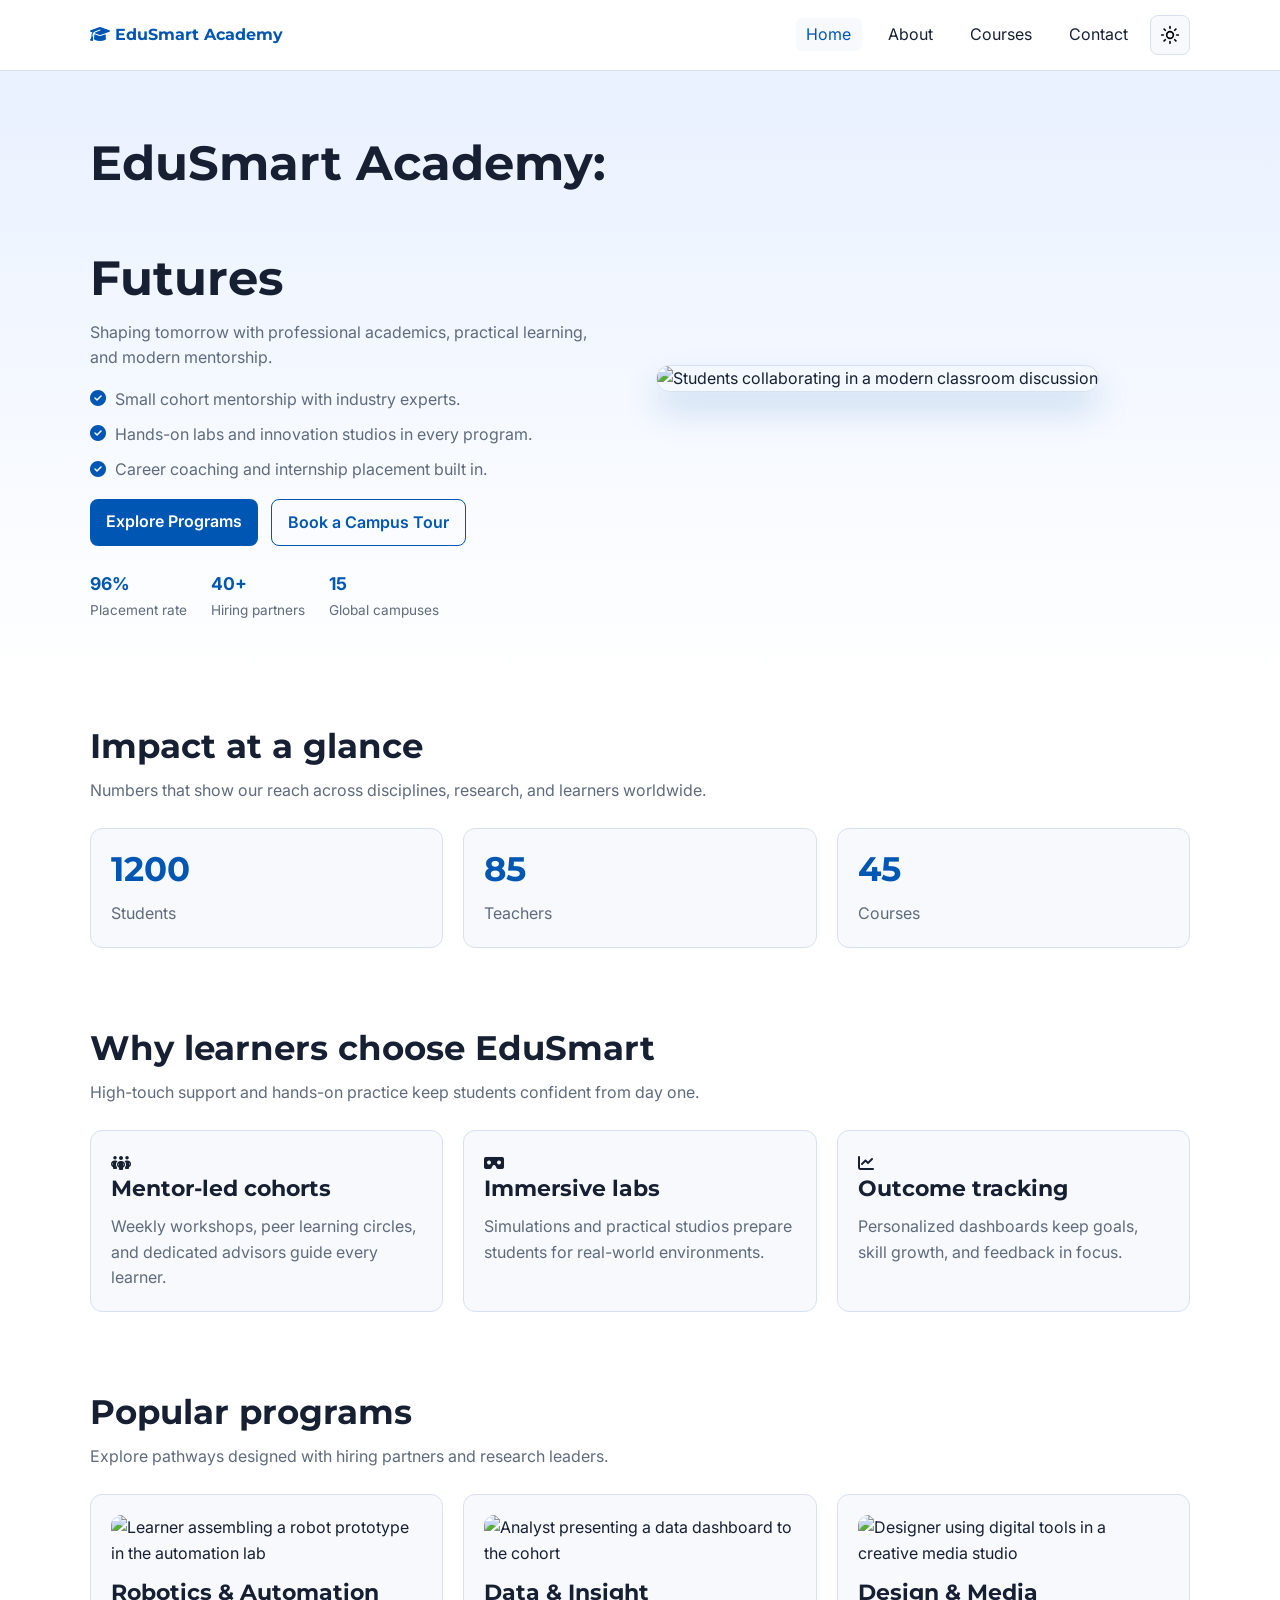
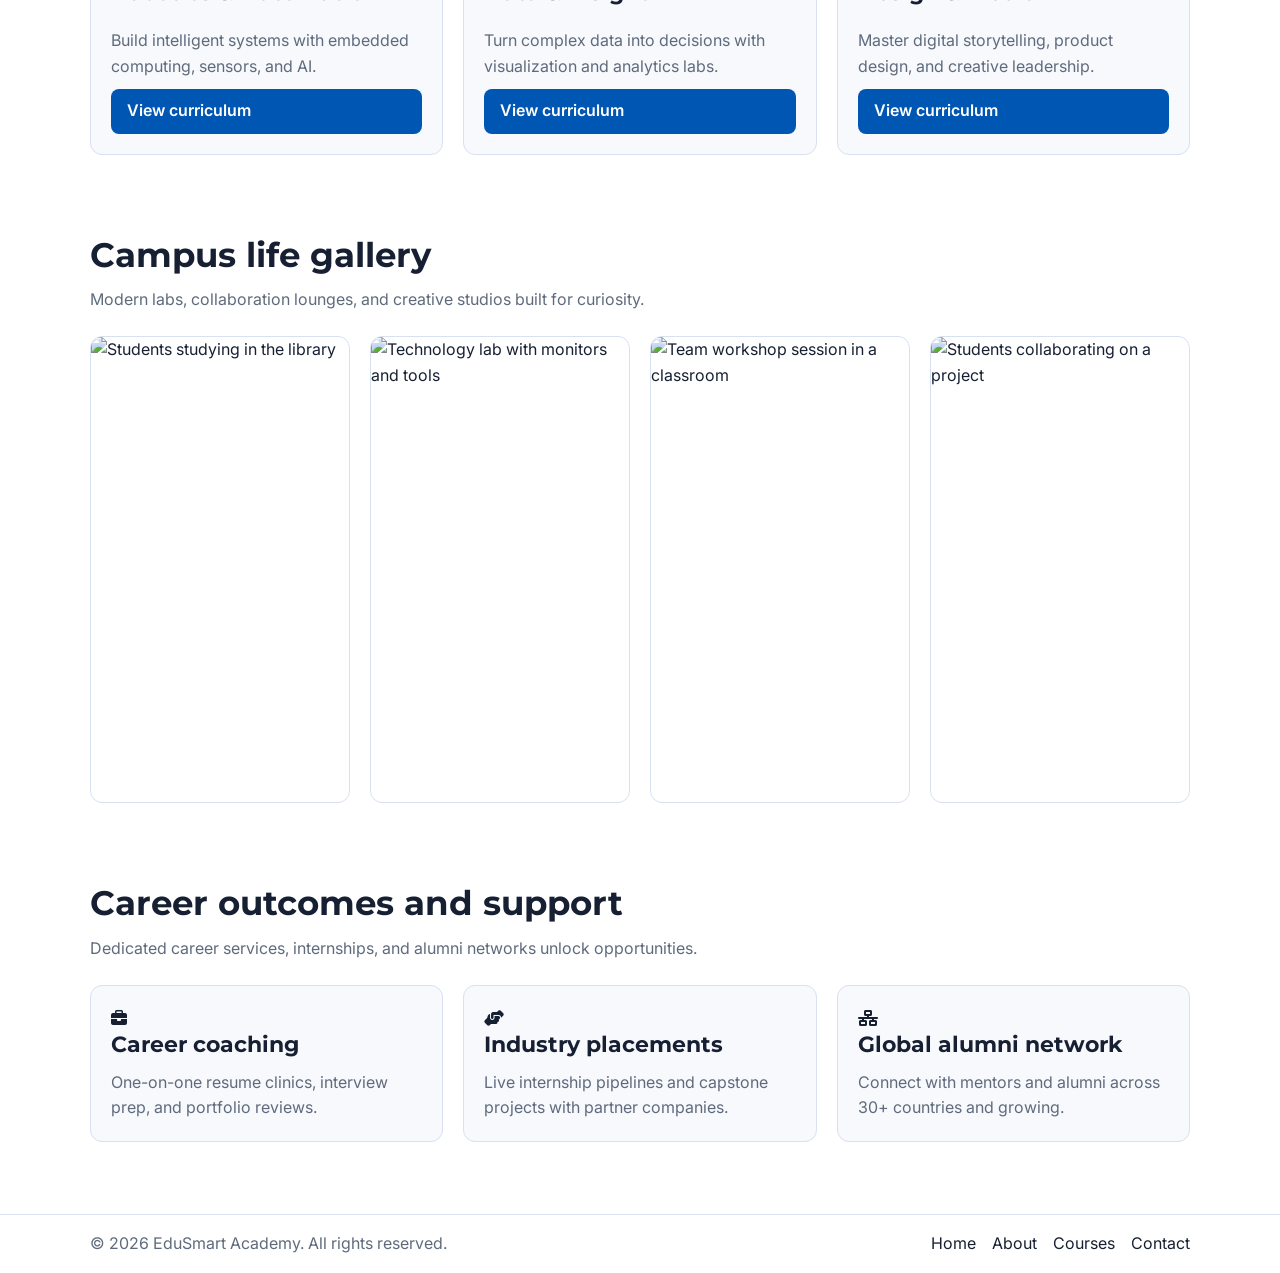
==== commit d9125d42: "Polish theme toggle and study mode layout Agent-Logs-Url: https://github.com/Tanmaysinha-codes/Websi" ====
--- a/index.html
+++ b/index.html
@@ -50,7 +50,10 @@
         </ul>
       </nav>
       <button id="theme-toggle" class="theme-toggle" type="button" aria-label="Toggle theme">
-        <i class="fa-solid fa-moon"></i>
+        <svg class="theme-icon" viewBox="0 0 24 24" aria-hidden="true" focusable="false">
+          <circle cx="12" cy="12" r="4" fill="none" stroke="currentColor" stroke-width="2"></circle>
+          <path d="M12 2v2M12 20v2M4.93 4.93l1.41 1.41M17.66 17.66l1.41 1.41M2 12h2M20 12h2M4.93 19.07l1.41-1.41M17.66 6.34l1.41-1.41" fill="none" stroke="currentColor" stroke-width="2" stroke-linecap="round" stroke-linejoin="round"></path>
+        </svg>
       </button>
     </div>
   </header>
--- a/style.css
+++ b/style.css
@@ -6,6 +6,7 @@
   --text: #172033;
   --muted: #5f6b7d;
   --border: #d8e1ef;
+  --theme-icon-color: #000000;
   --hero-bg-start: #e9f1ff;
   --hero-bg-end: #ffffff;
   --badge-bg: #e6eefc;
@@ -114,6 +115,9 @@
 }
 
 .site-header .container {
+  display: flex;
+  align-items: center;
+  justify-content: space-between;
   min-height: 70px;
   position: relative;
   gap: 0.75rem;
@@ -170,11 +174,20 @@
 .theme-toggle {
   border: 1px solid var(--border);
   background: var(--surface);
-  color: var(--primary);
+  color: var(--theme-icon-color);
   border-radius: 8px;
   width: 40px;
   height: 40px;
   cursor: pointer;
+  display: inline-flex;
+  align-items: center;
+  justify-content: center;
+}
+
+.theme-toggle svg {
+  width: 20px;
+  height: 20px;
+  display: block;
 }
 
 .menu-toggle {
@@ -566,15 +579,21 @@
 }
 
 .radio-group {
-  display: grid;
+  display: flex;
+  justify-content: space-between;
+  align-items: center;
   gap: 0.5rem;
   margin-top: 0.5rem;
+  padding: 0 5px;
+  width: 100%;
 }
 
 .radio-group label {
   display: flex;
-  align-items: center;
-  gap: 0.45rem;
+  flex-direction: column;
+  align-items: center;
+  gap: 0.35rem;
+  text-align: center;
 }
 
 .form-status {
@@ -621,6 +640,7 @@
   --text: #f0f4fb;
   --muted: #c0ccde;
   --border: #25324b;
+  --theme-icon-color: #ffffff;
   --hero-bg-start: #101828;
   --hero-bg-end: #0c111b;
   --badge-bg: #1e2a44;
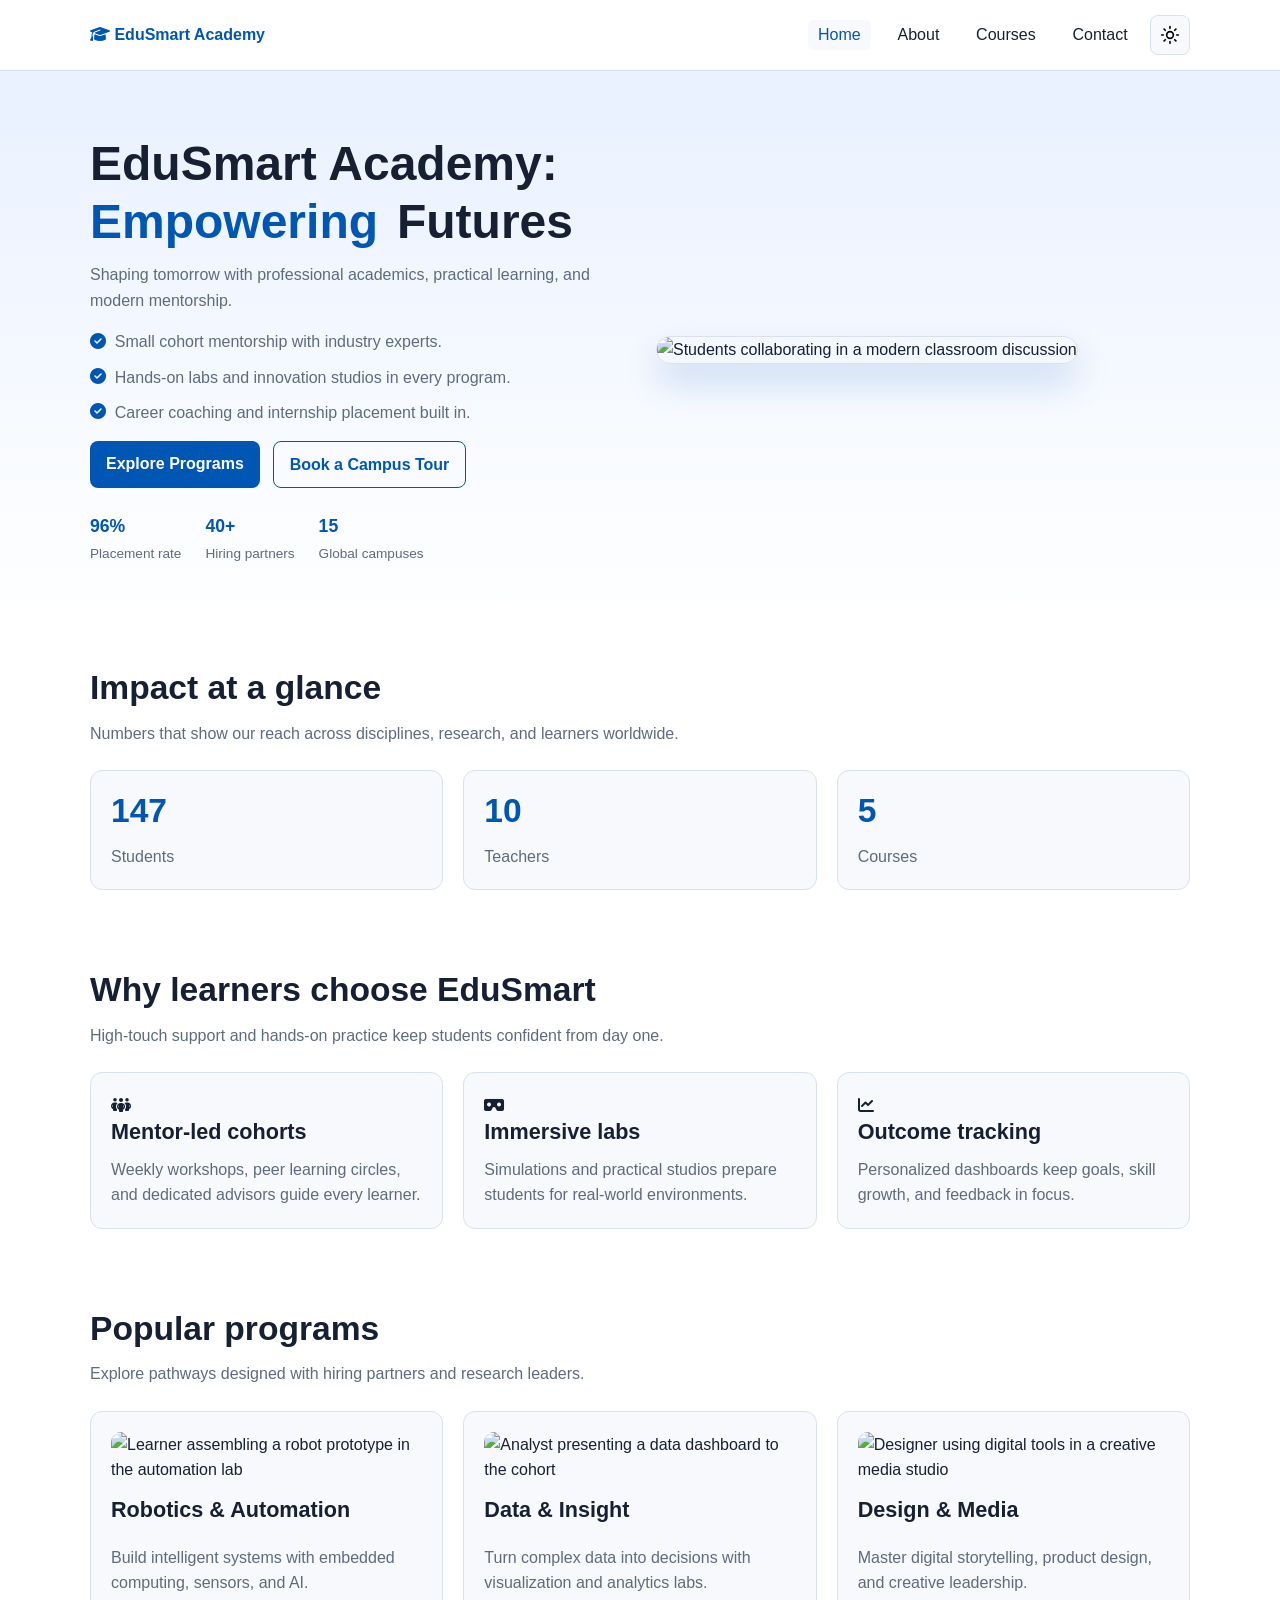
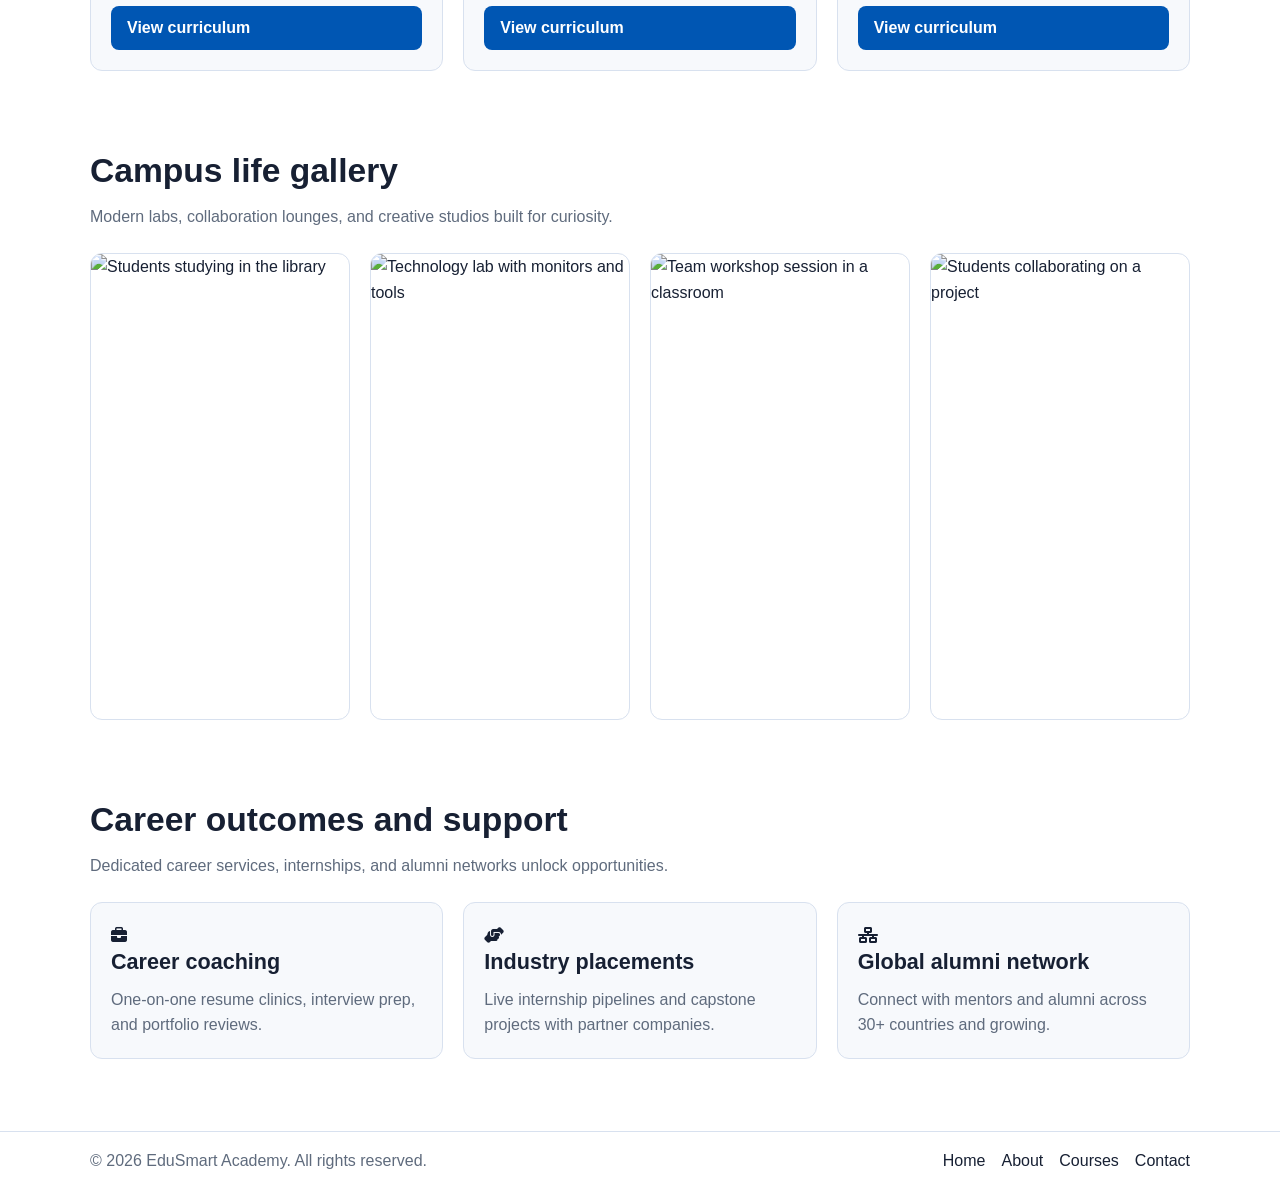
==== commit 0ba44c4c: "Harden static site security defaults Co-authored-by: Tanmaysinha-codes <227003454+Tanmaysinha-codes@" ====
--- a/index.html
+++ b/index.html
@@ -3,6 +3,8 @@
 <head>
   <meta charset="UTF-8" />
   <meta name="viewport" content="width=device-width, initial-scale=1.0" />
+  <meta http-equiv="Content-Security-Policy" content="default-src 'self'; script-src 'self' 'sha256-ez49BBAuDpICImMUxjayMkQGcZyk3kHLkGKU4cJQQIk='; style-src 'self' https://fonts.googleapis.com https://cdnjs.cloudflare.com; font-src 'self' https://fonts.gstatic.com https://cdnjs.cloudflare.com data:; img-src 'self' https://images.unsplash.com data:; connect-src 'self'; object-src 'none'; base-uri 'self'; form-action 'self'; frame-ancestors 'none'; upgrade-insecure-requests" />
+  <meta name="referrer" content="strict-origin-when-cross-origin" />
   <meta name="description" content="EduSmart Academy offers career-focused programs, expert mentorship, modern labs, and global learning opportunities for future-ready students." />
   <meta property="og:type" content="website" />
   <meta property="og:title" content="EduSmart Academy | Home" />
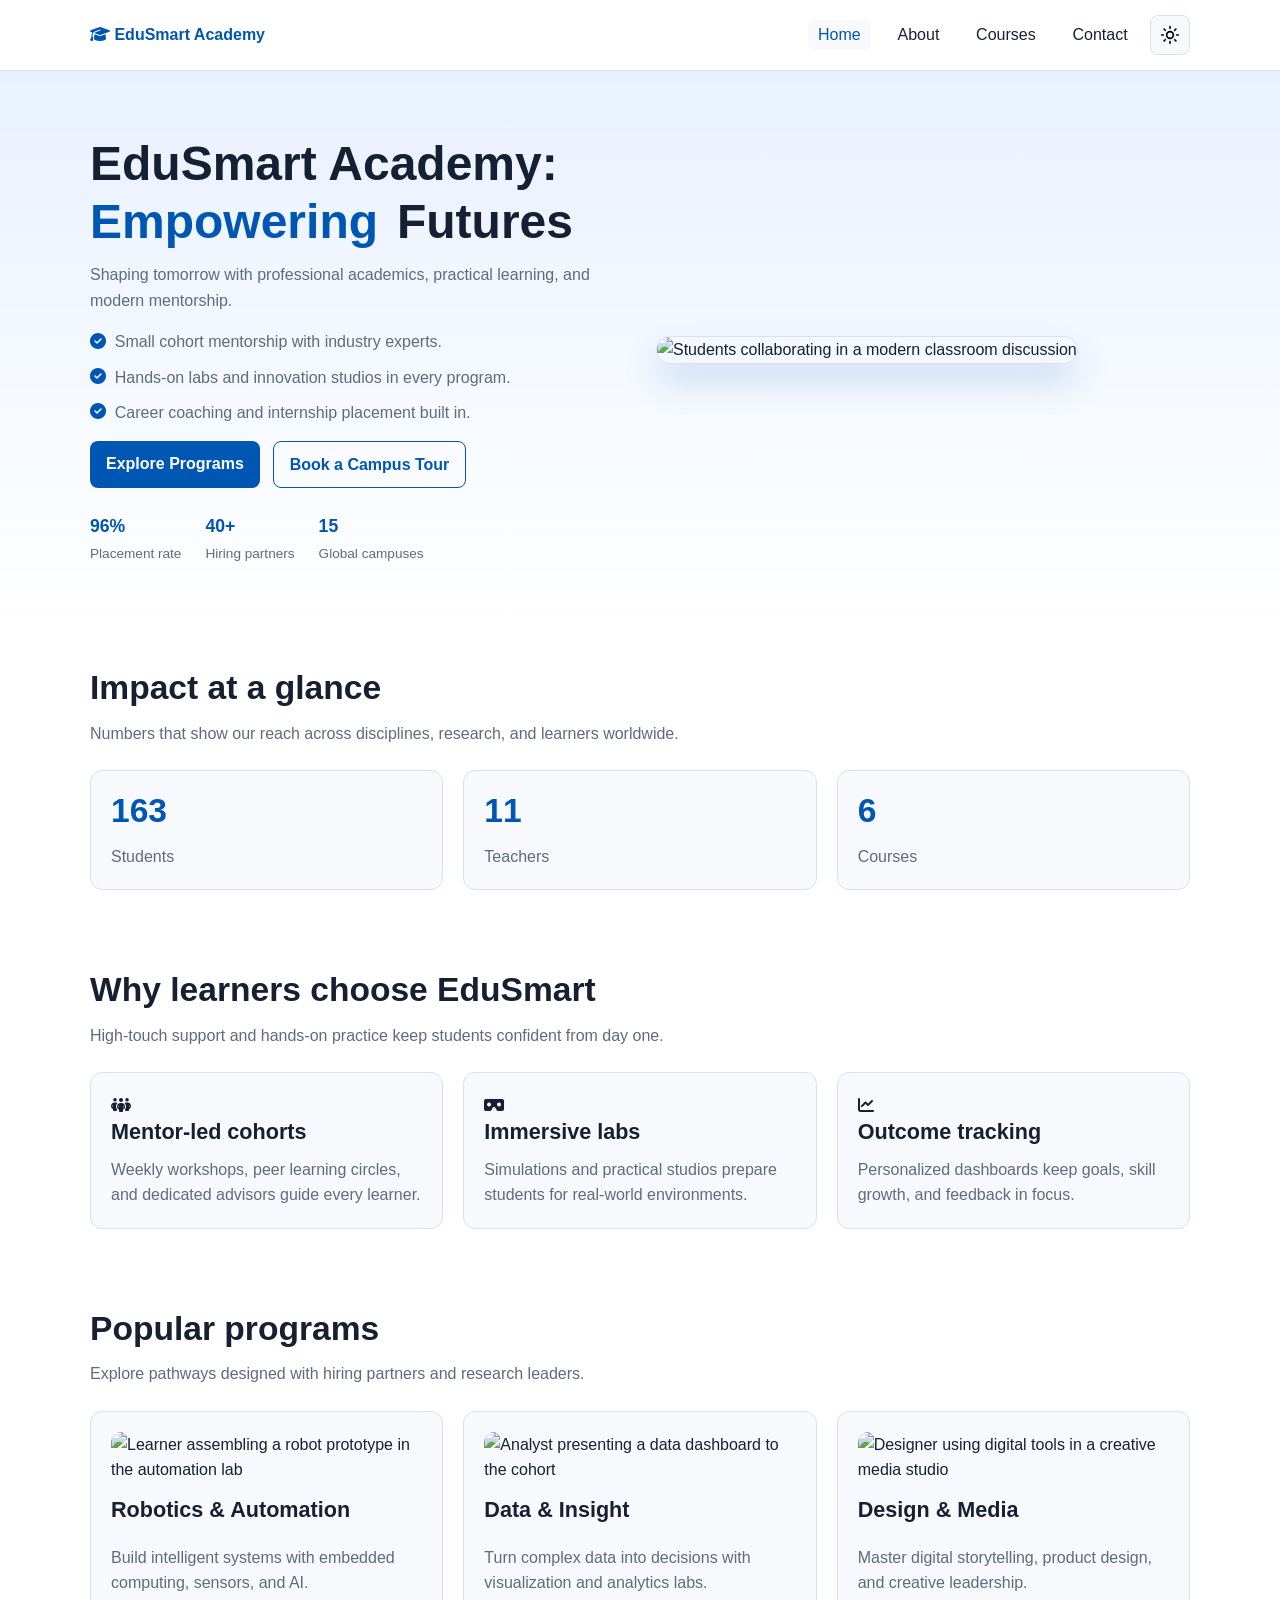
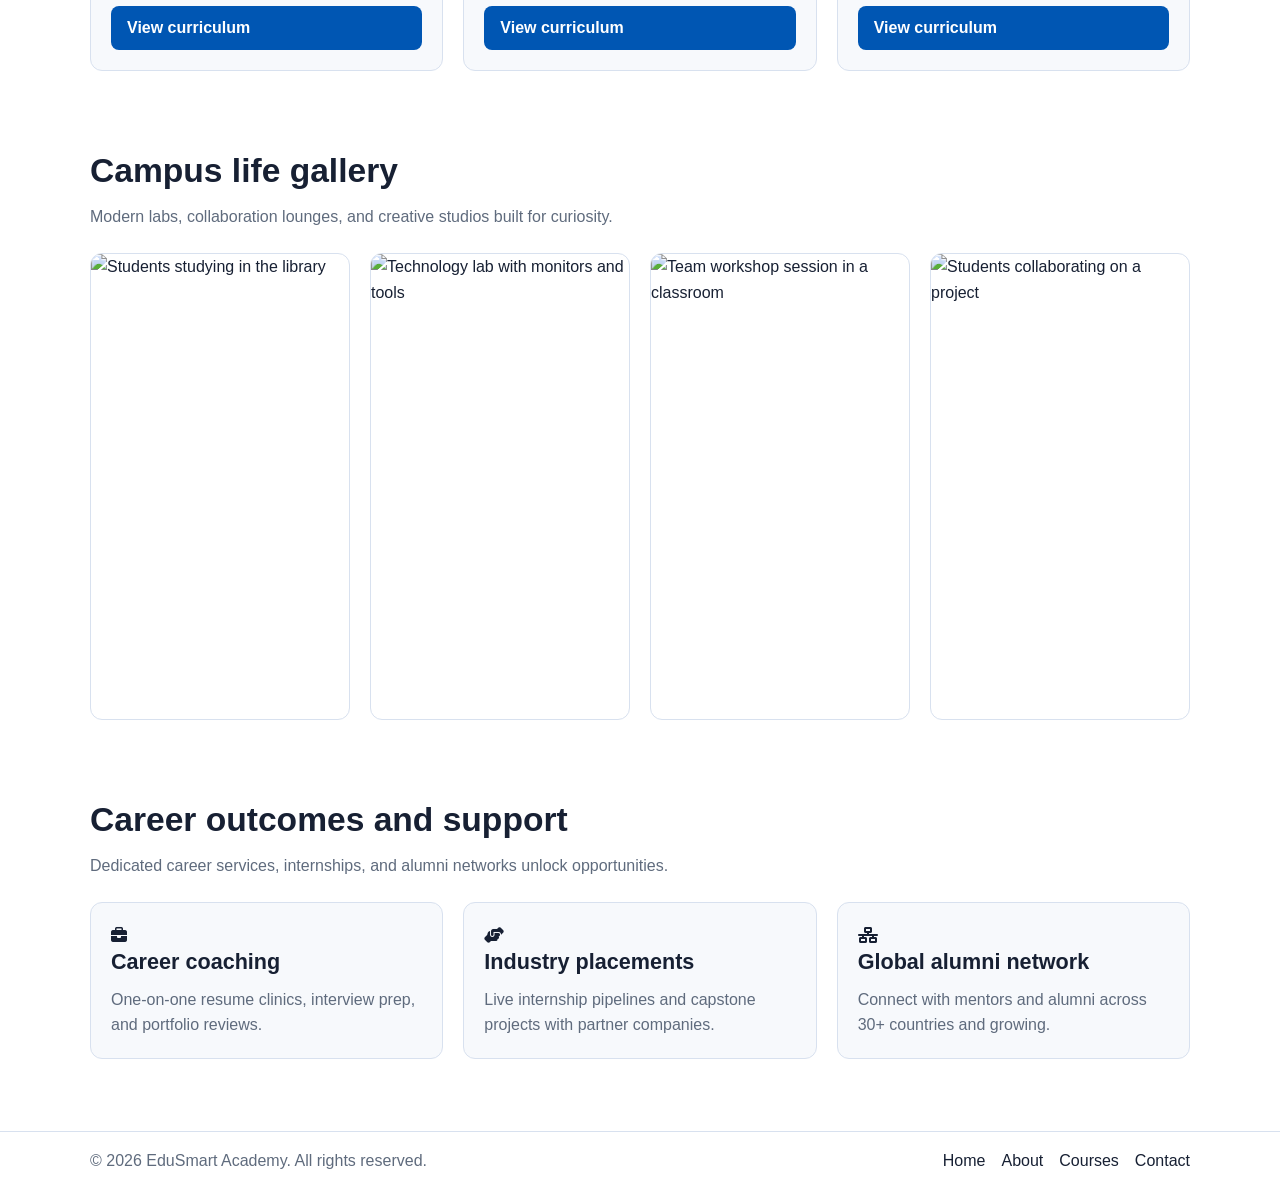
==== commit deb8bc33: "Enforce strict CSP without inline scripts Co-authored-by: Tanmaysinha-codes <227003454+Tanmaysinha-c" ====
--- a/index.html
+++ b/index.html
@@ -3,7 +3,7 @@
 <head>
   <meta charset="UTF-8" />
   <meta name="viewport" content="width=device-width, initial-scale=1.0" />
-  <meta http-equiv="Content-Security-Policy" content="default-src 'self'; script-src 'self' 'sha256-ez49BBAuDpICImMUxjayMkQGcZyk3kHLkGKU4cJQQIk='; style-src 'self' https://fonts.googleapis.com https://cdnjs.cloudflare.com; font-src 'self' https://fonts.gstatic.com https://cdnjs.cloudflare.com data:; img-src 'self' https://images.unsplash.com data:; connect-src 'self'; object-src 'none'; base-uri 'self'; form-action 'self'; frame-ancestors 'none'; upgrade-insecure-requests" />
+  <meta http-equiv="Content-Security-Policy" content="default-src 'self'; script-src 'self'; style-src 'self' https://fonts.googleapis.com https://cdnjs.cloudflare.com; font-src 'self' https://fonts.gstatic.com https://cdnjs.cloudflare.com data:; img-src 'self' https://images.unsplash.com data:; connect-src 'self'; object-src 'none'; base-uri 'self'; form-action 'self'; frame-ancestors 'none'; upgrade-insecure-requests" />
   <meta name="referrer" content="strict-origin-when-cross-origin" />
   <meta name="description" content="EduSmart Academy offers career-focused programs, expert mentorship, modern labs, and global learning opportunities for future-ready students." />
   <meta property="og:type" content="website" />
@@ -22,18 +22,6 @@
   <link href="https://fonts.googleapis.com/css2?family=Inter:wght@400;500;700&family=Montserrat:wght@600;700&display=swap" rel="stylesheet" />
   <link rel="stylesheet" href="https://cdnjs.cloudflare.com/ajax/libs/font-awesome/6.5.2/css/all.min.css" integrity="sha512-SnH5WK+bZxgPHs44uWIX+LLJAJ9/2PkPKZ5QiAj6Ta86w+fsb2TkR4j8R2vRykW5qf2Y0R8+XK5Q5e0siJY7NQ==" crossorigin="anonymous" referrerpolicy="no-referrer" />
   <link rel="stylesheet" href="style.css" />
-  <script>
-    (() => {
-      try {
-        const storedTheme = localStorage.getItem("edusmart-theme");
-        const prefersDark = window.matchMedia && window.matchMedia("(prefers-color-scheme: dark)").matches;
-        const shouldUseDarkMode = storedTheme === "dark" || (storedTheme !== "light" && prefersDark);
-        if (shouldUseDarkMode) {
-          document.documentElement.classList.add("dark-mode");
-        }
-      } catch {}
-    })();
-  </script>
 </head>
 <body>
   <a class="skip-link" href="#main-content">Skip to content</a>
